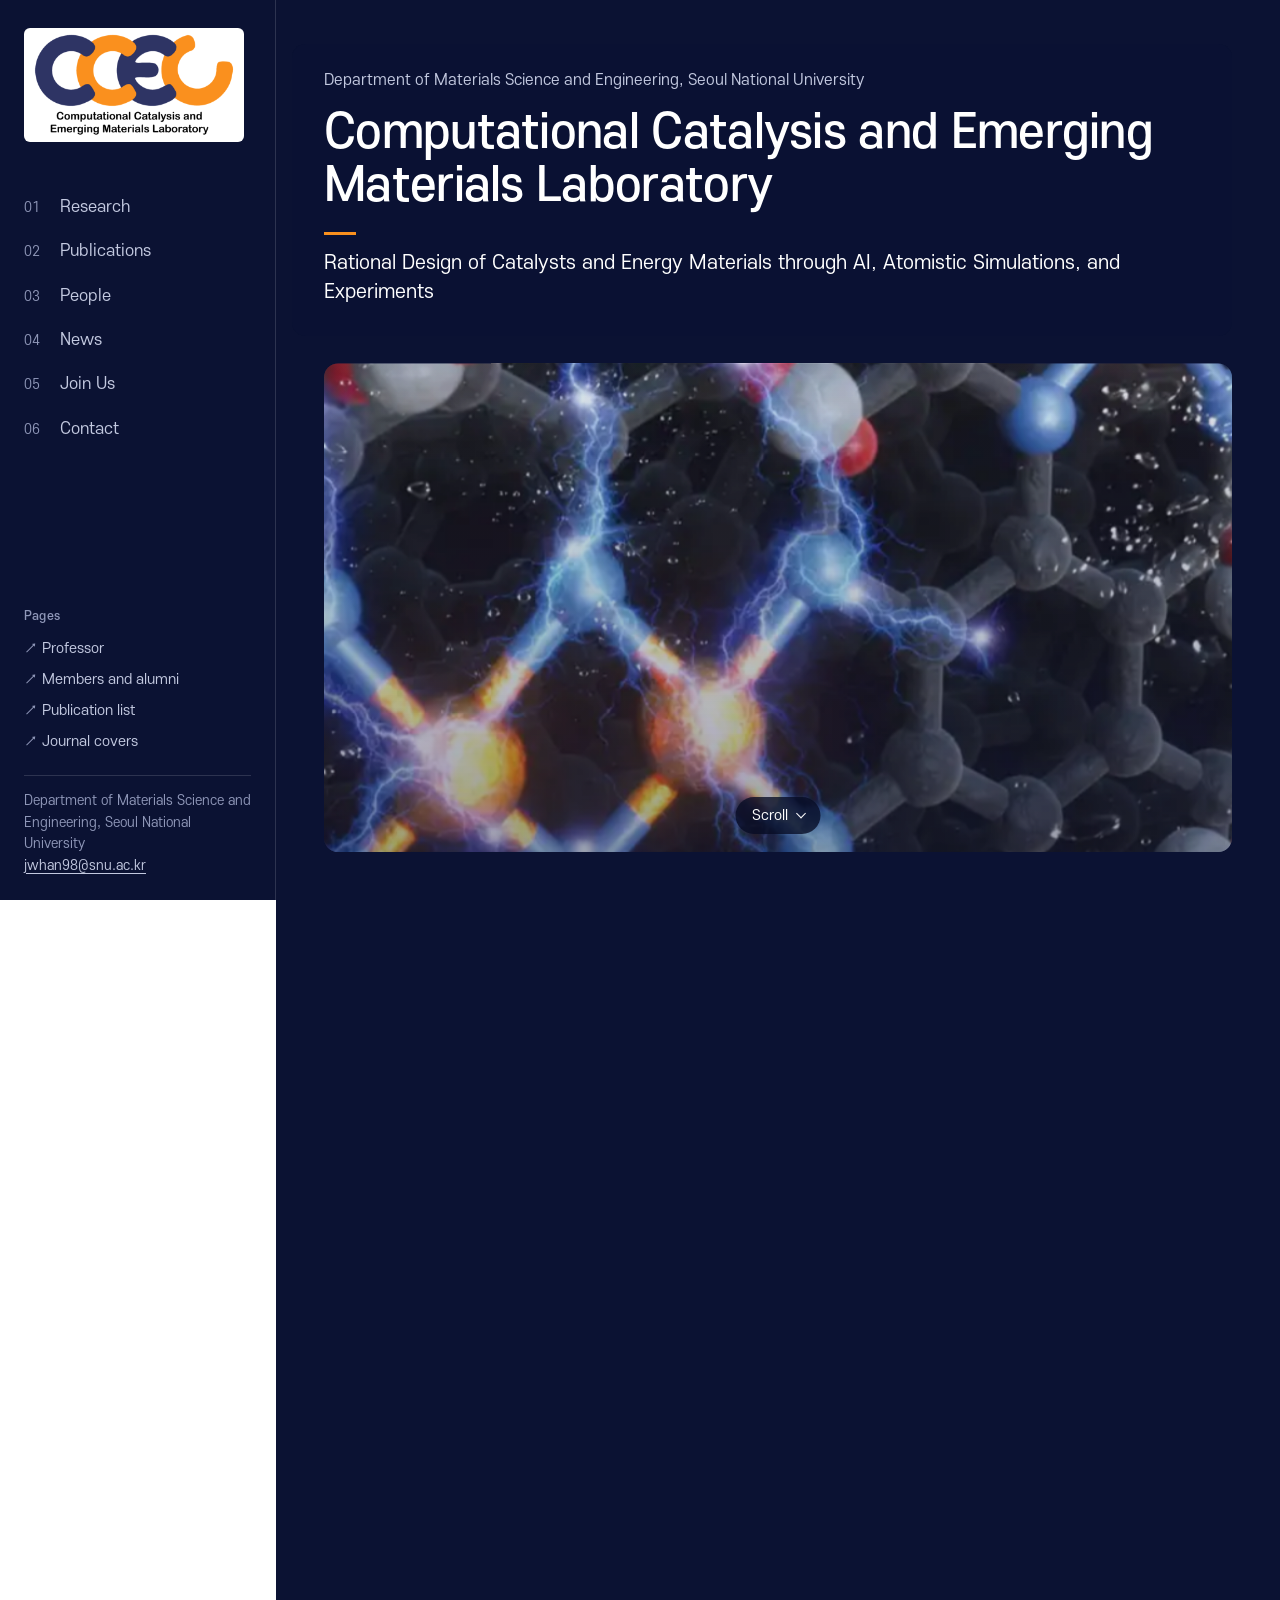
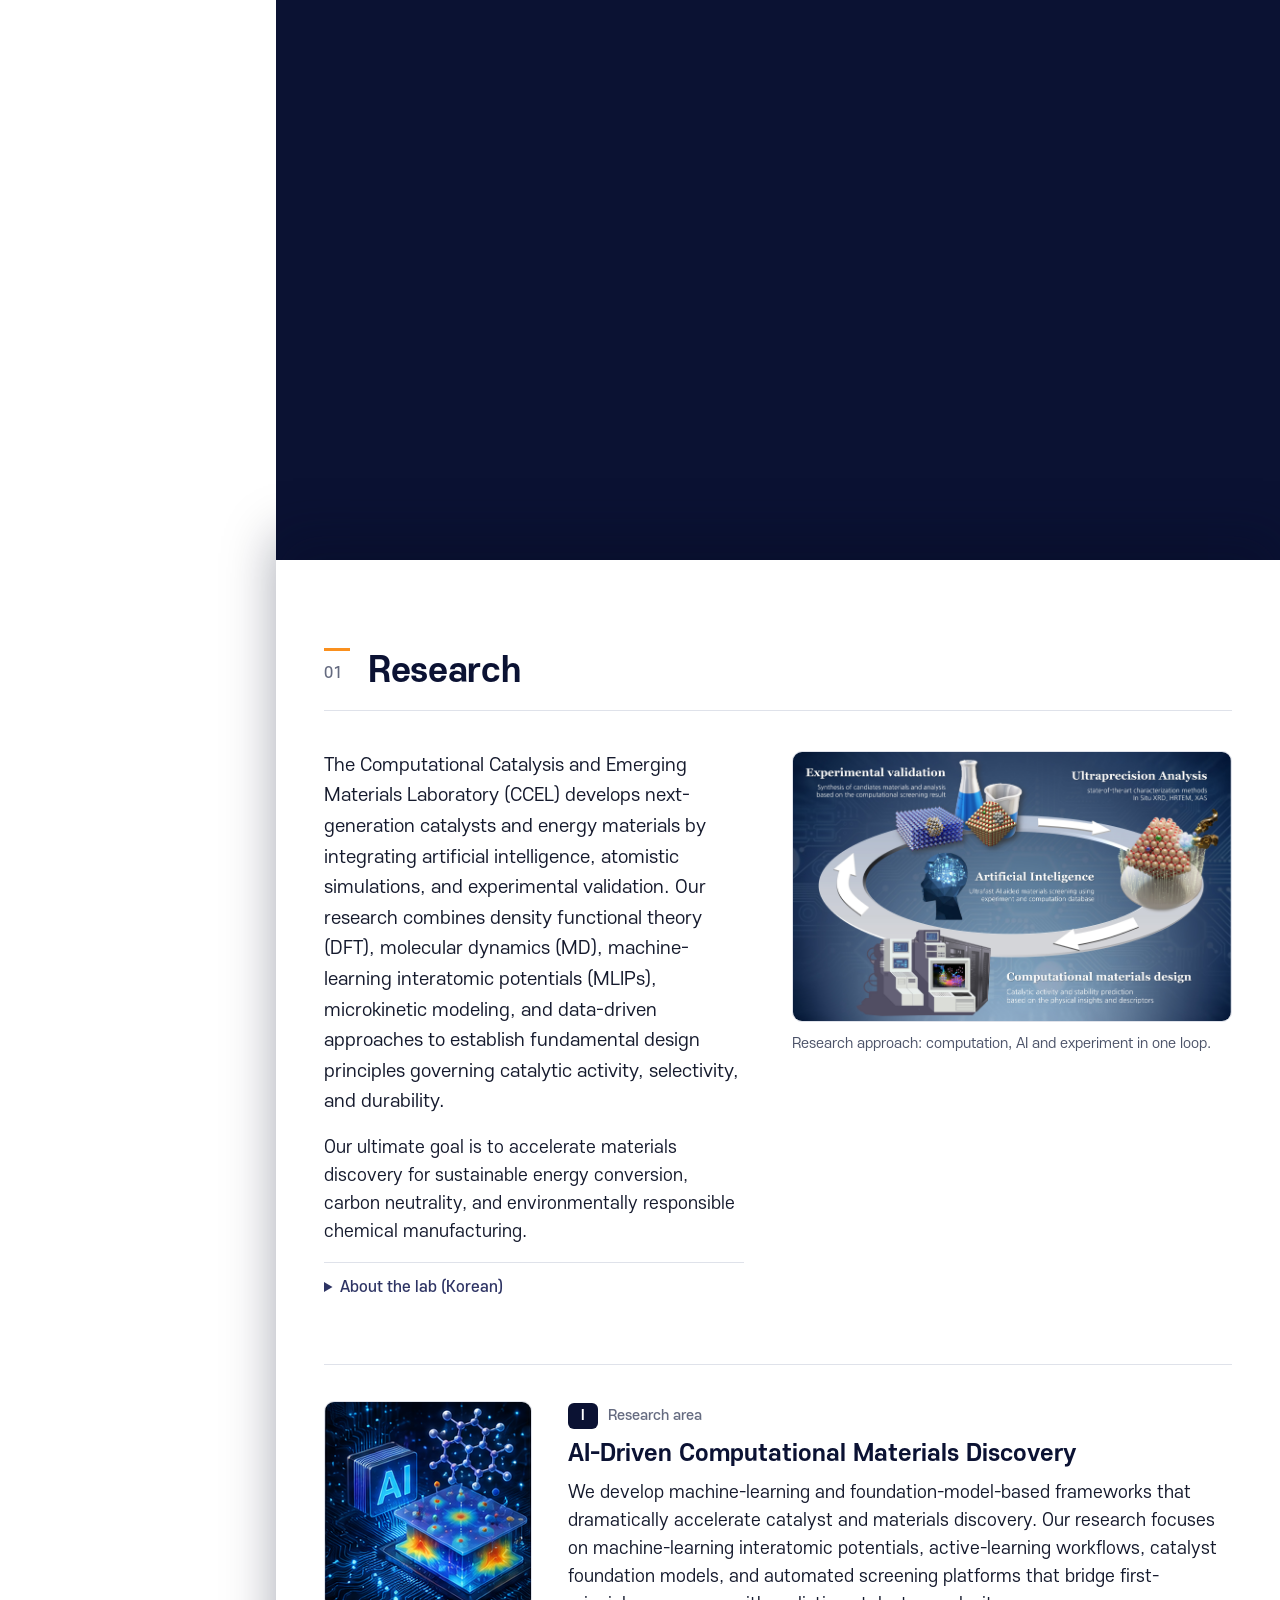
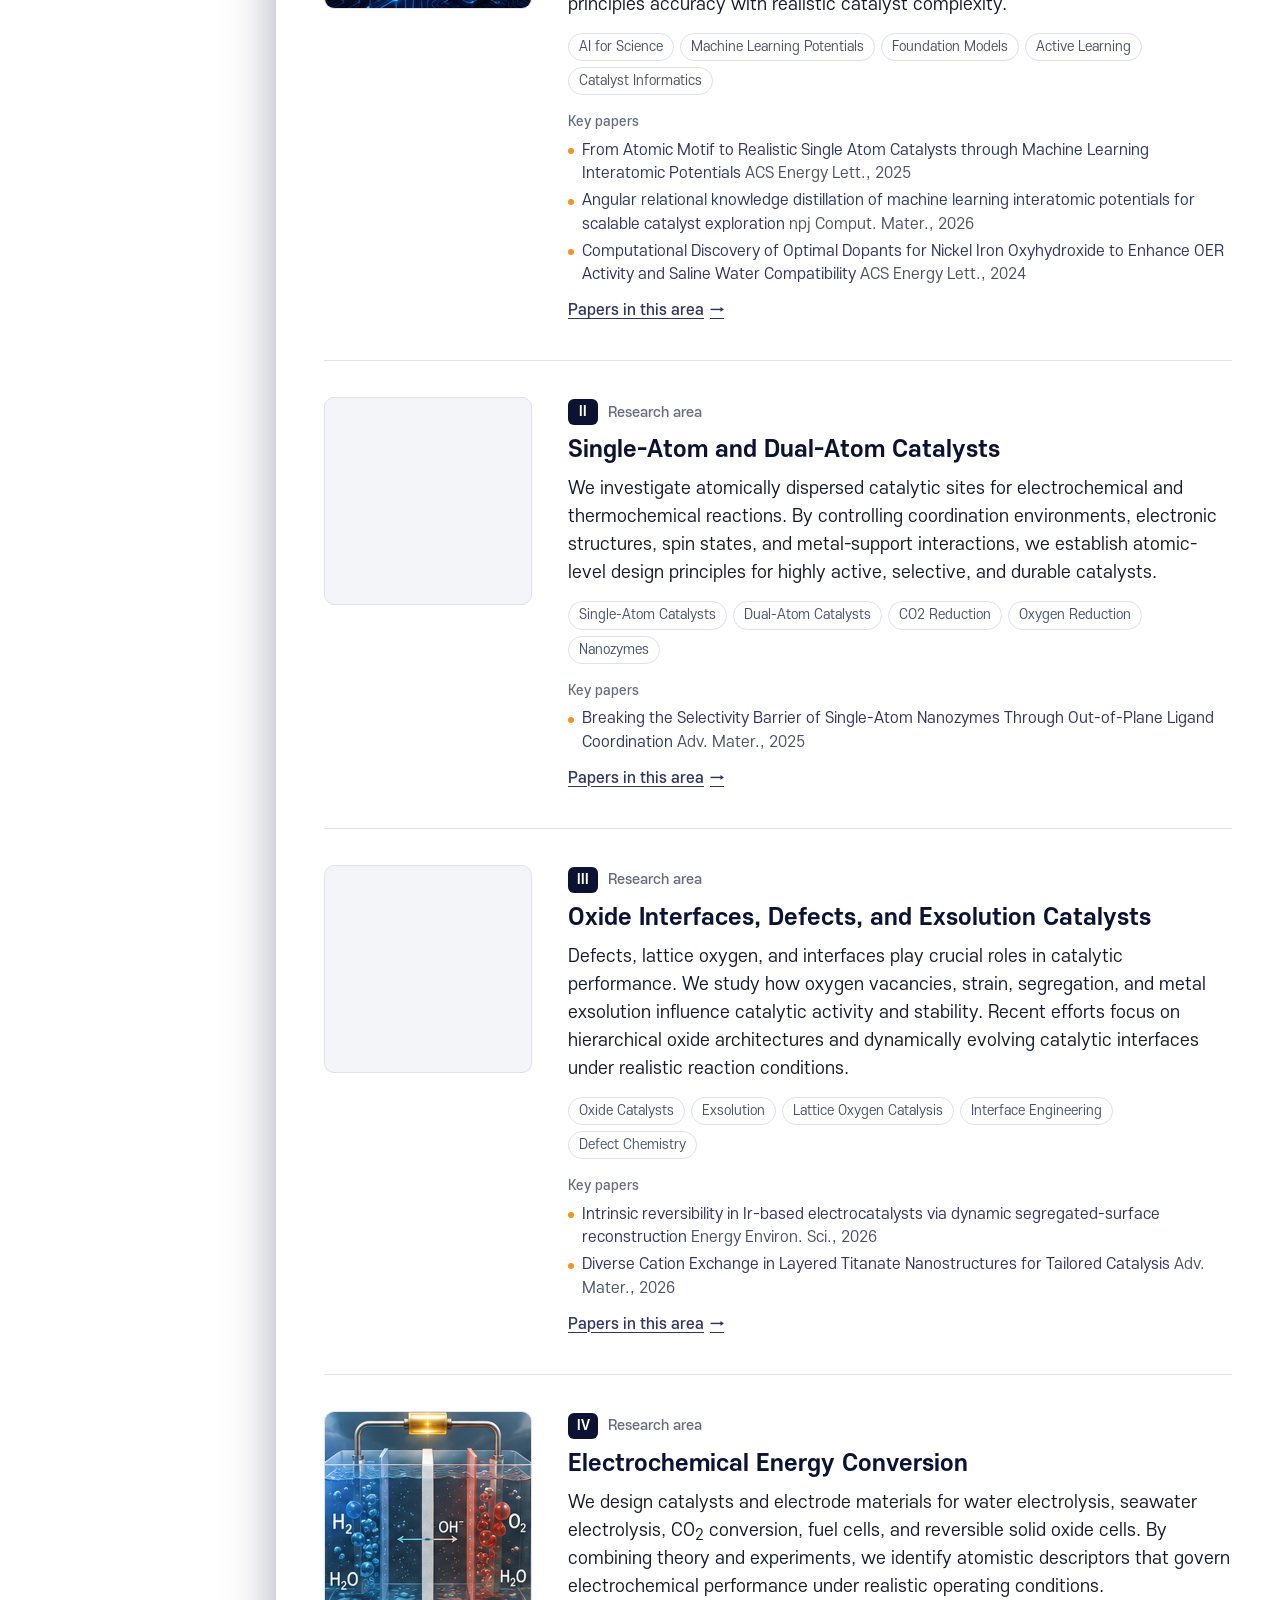
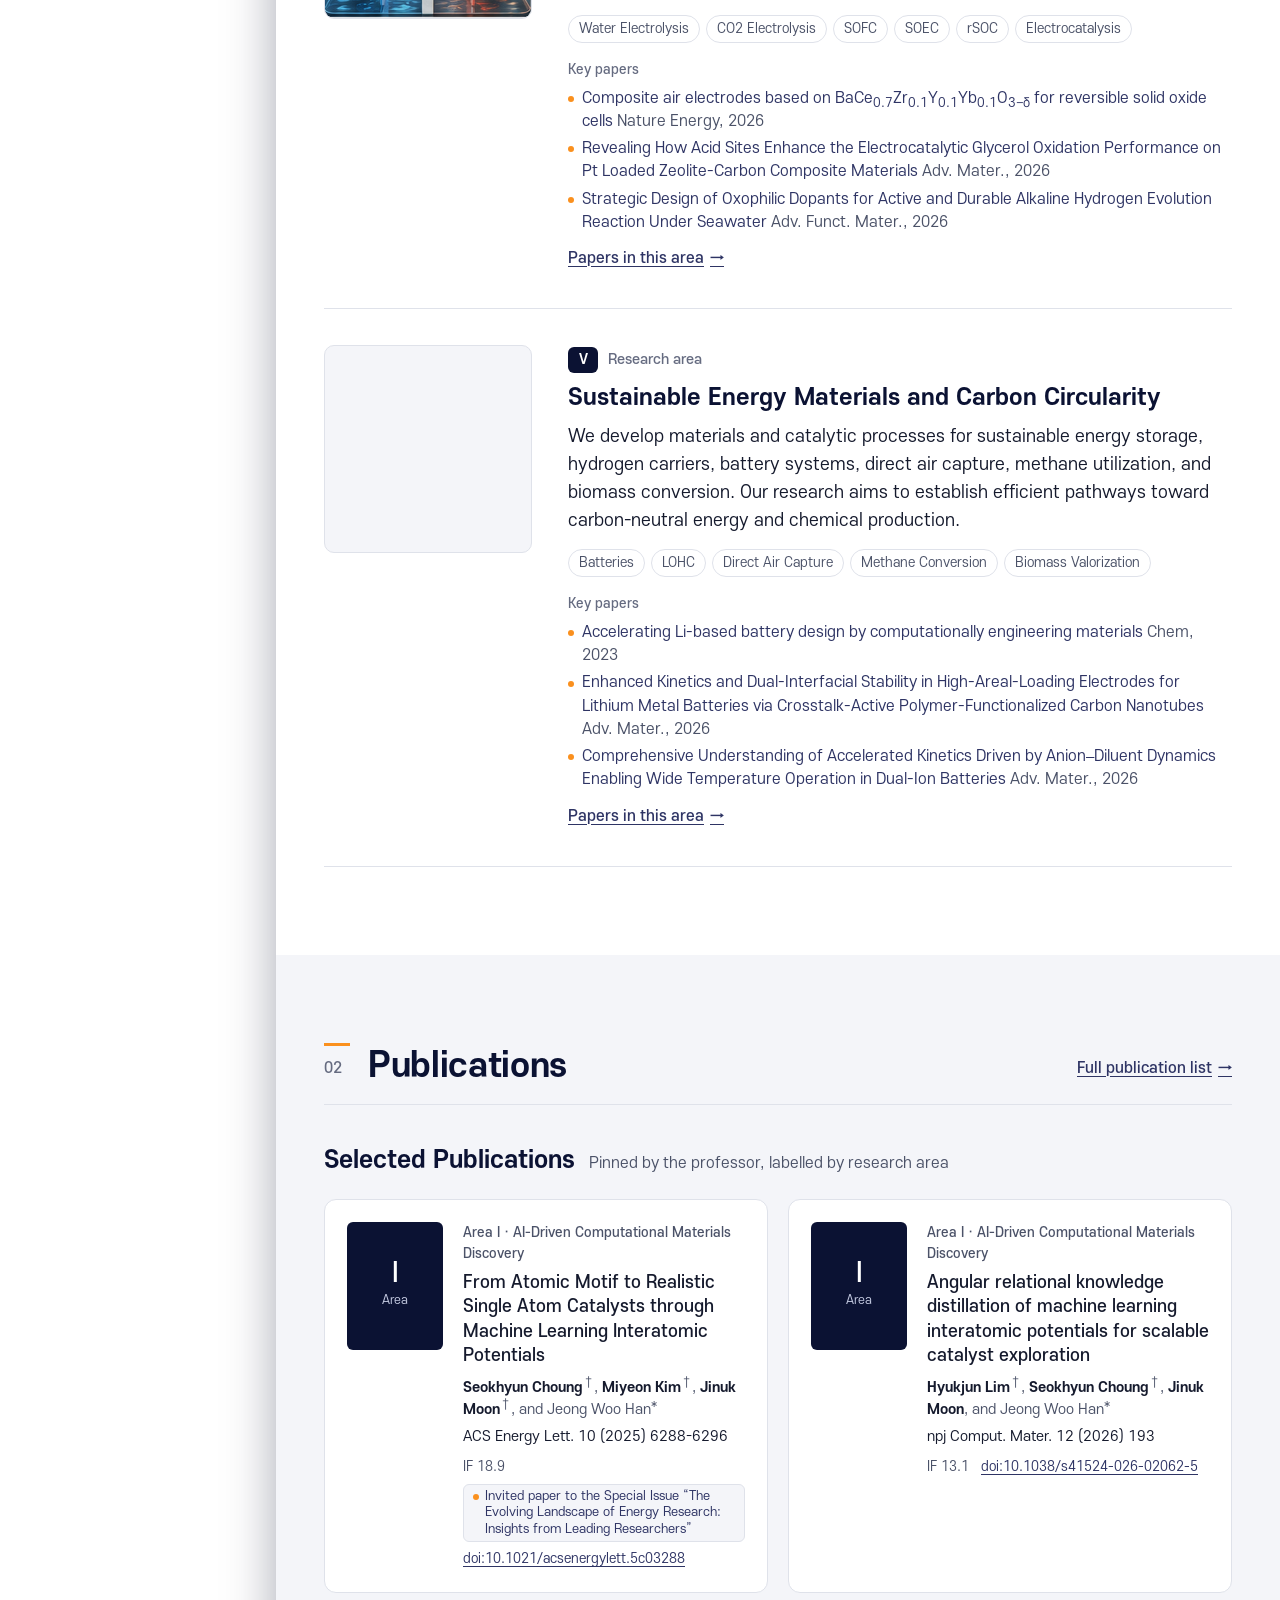
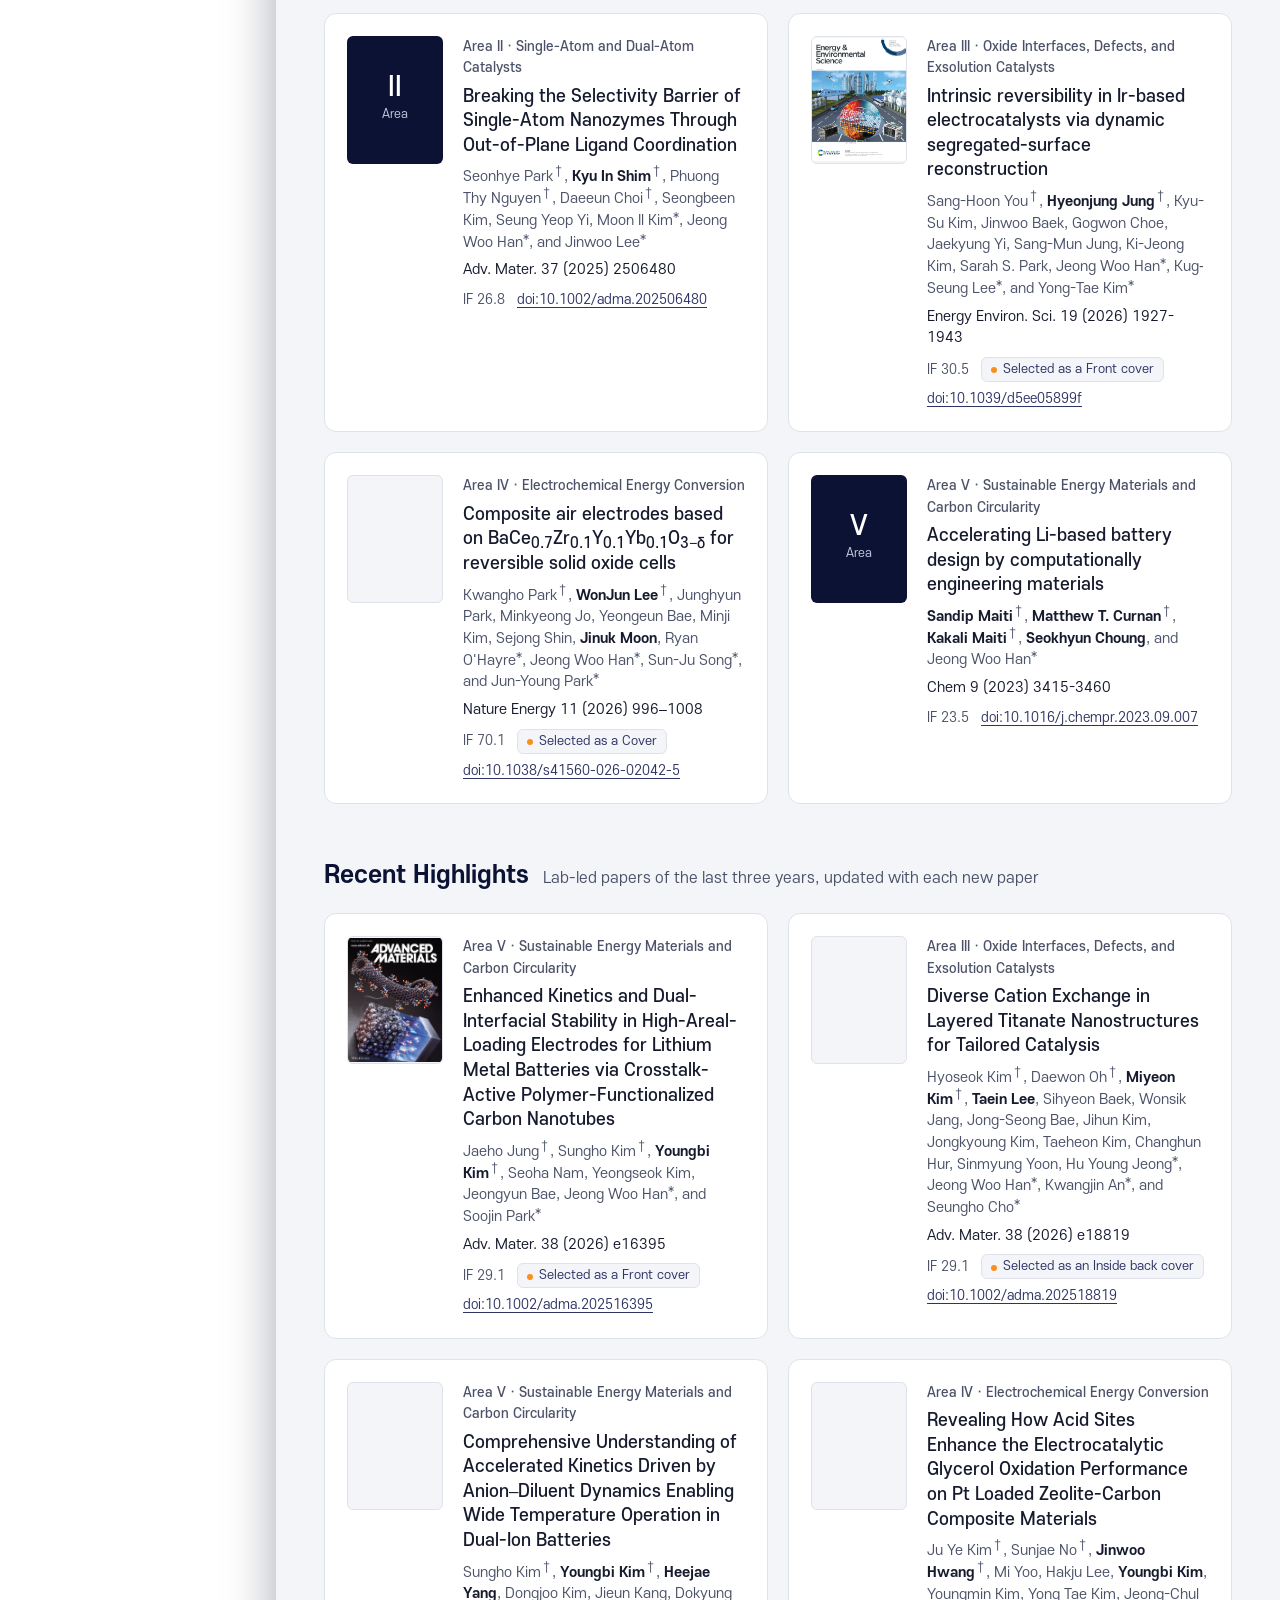
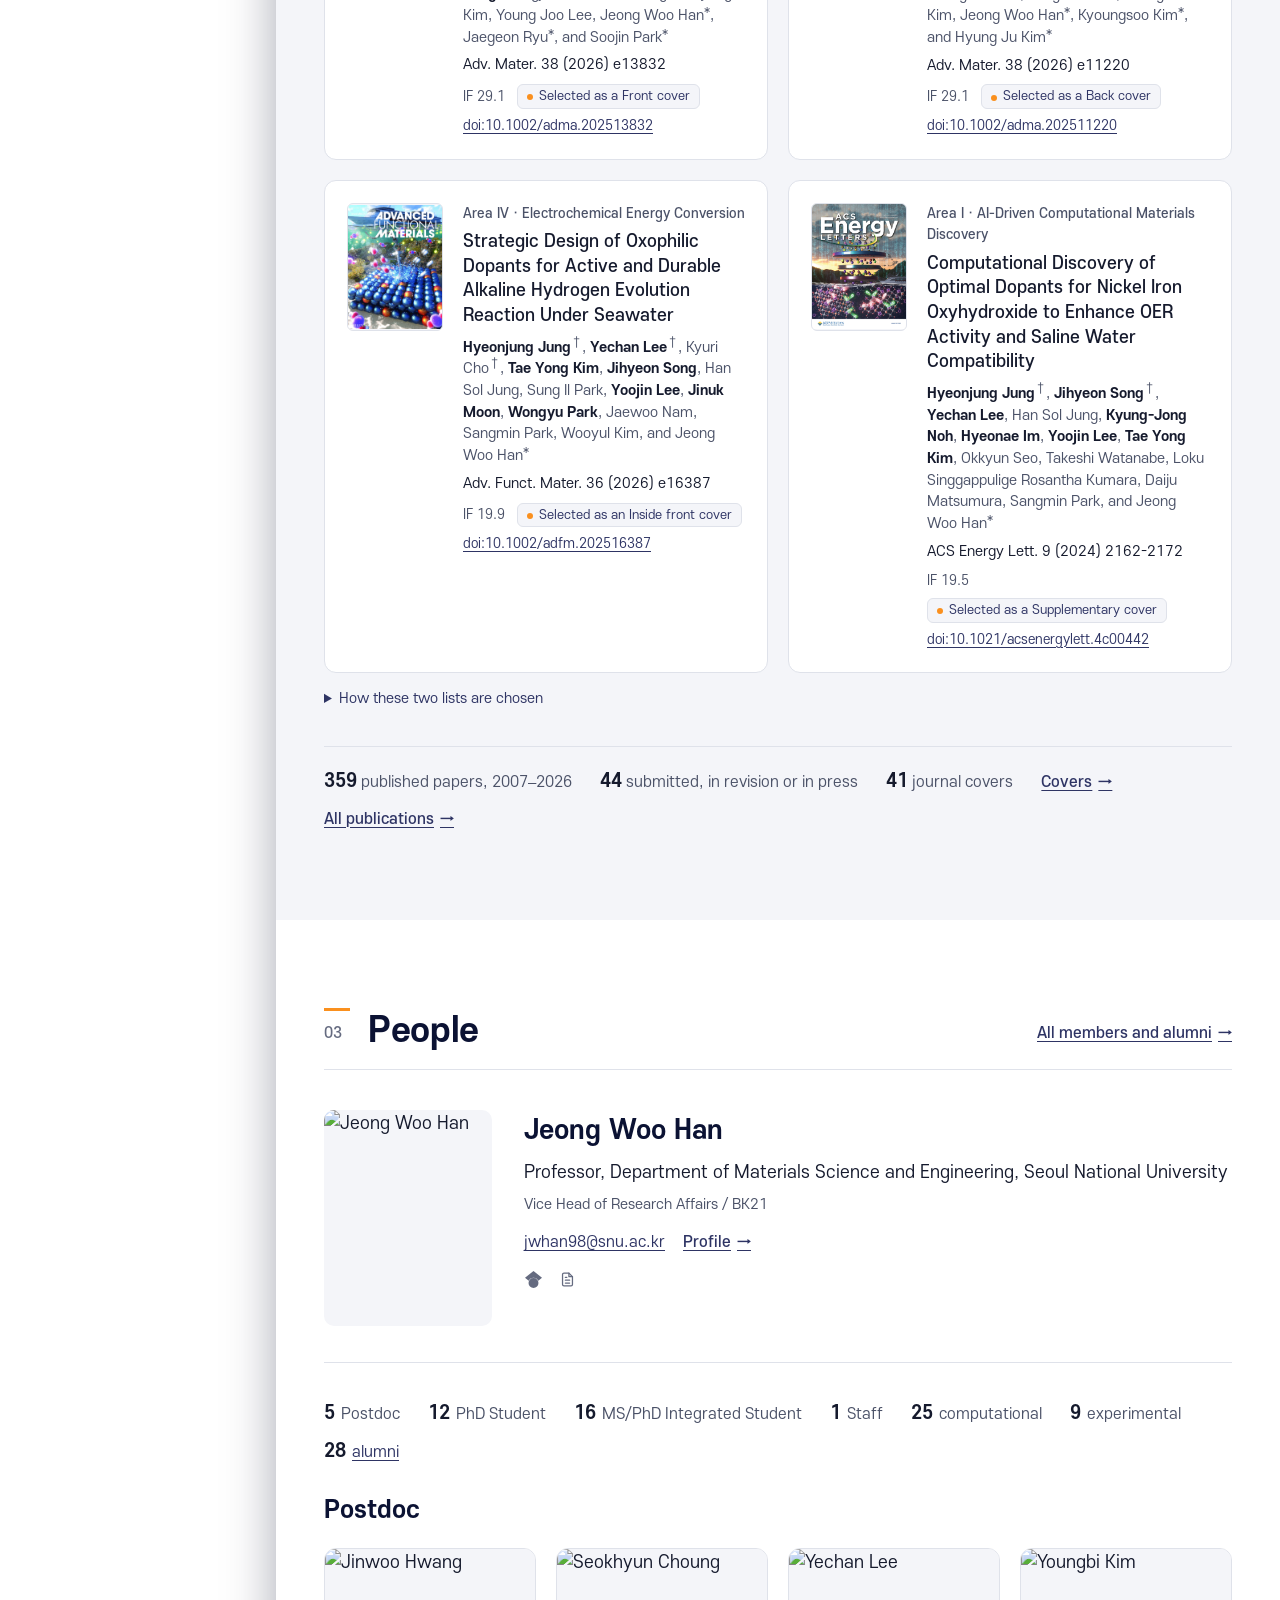
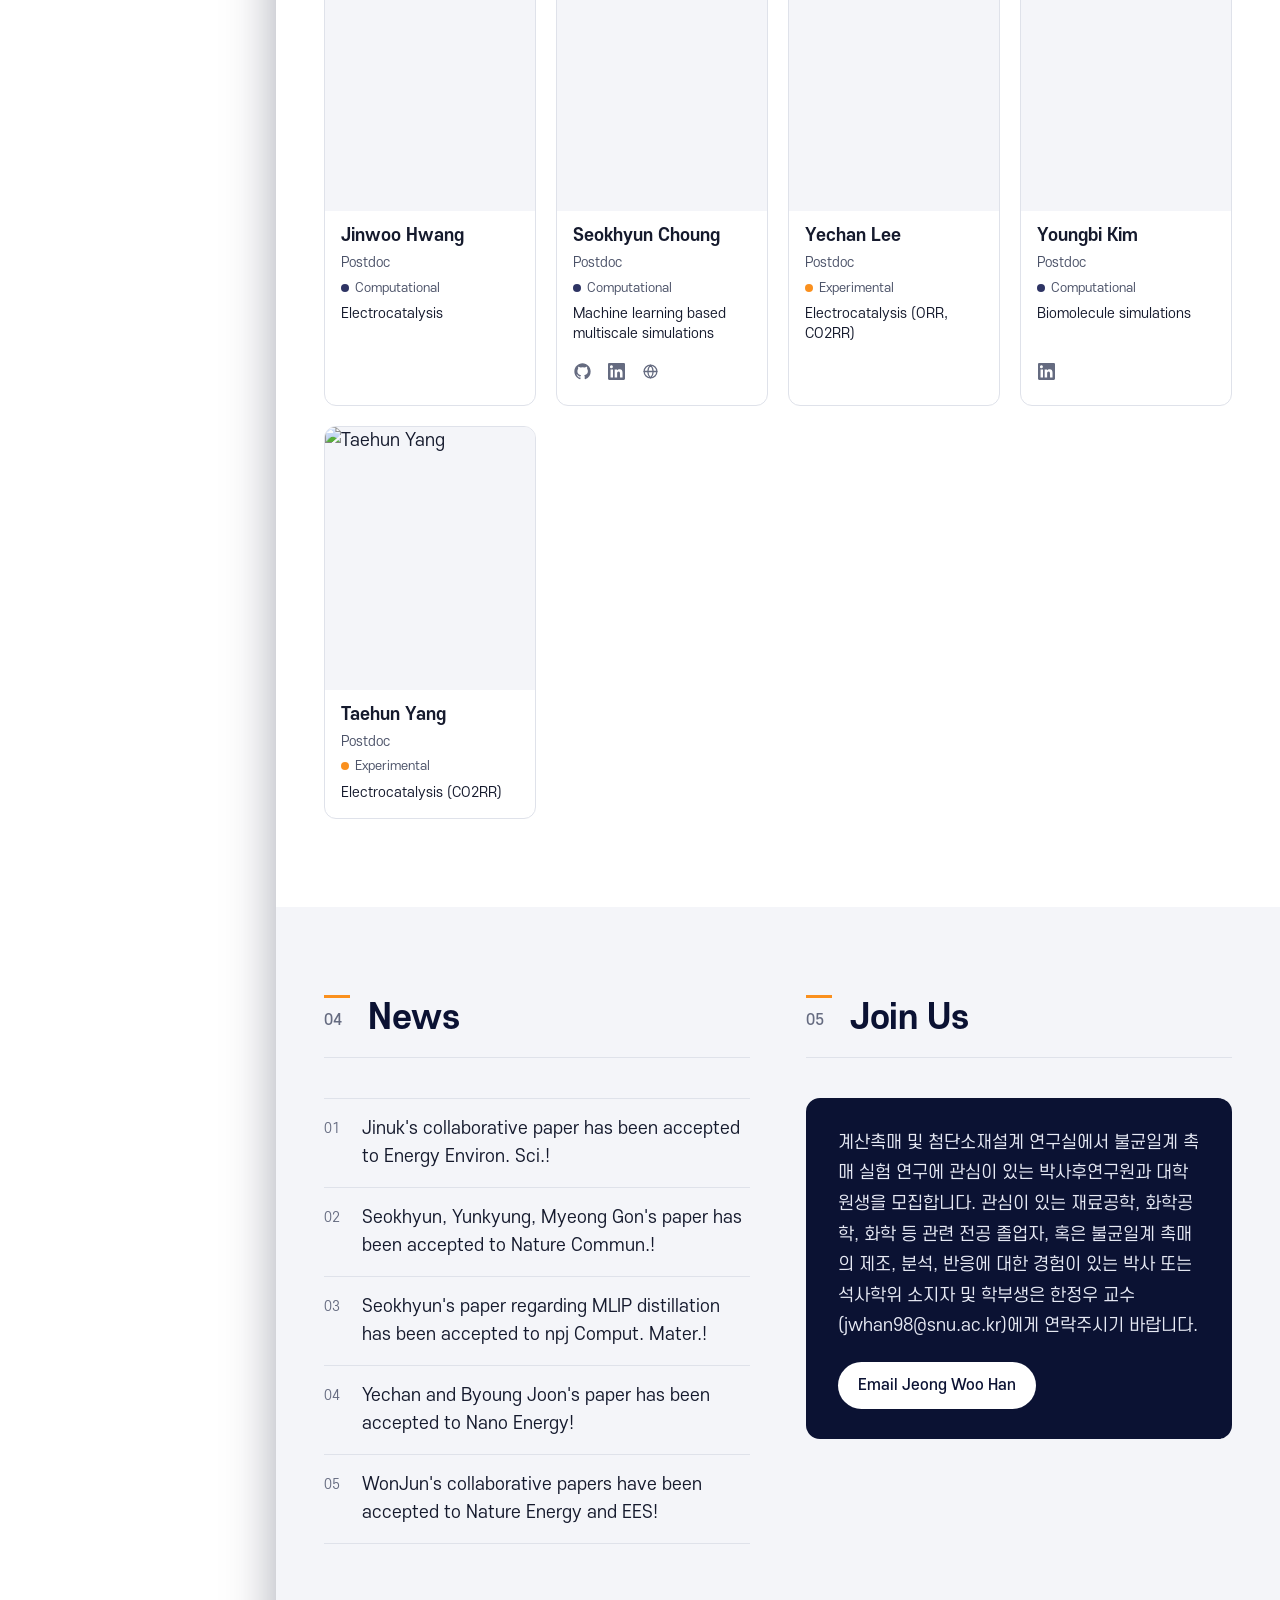
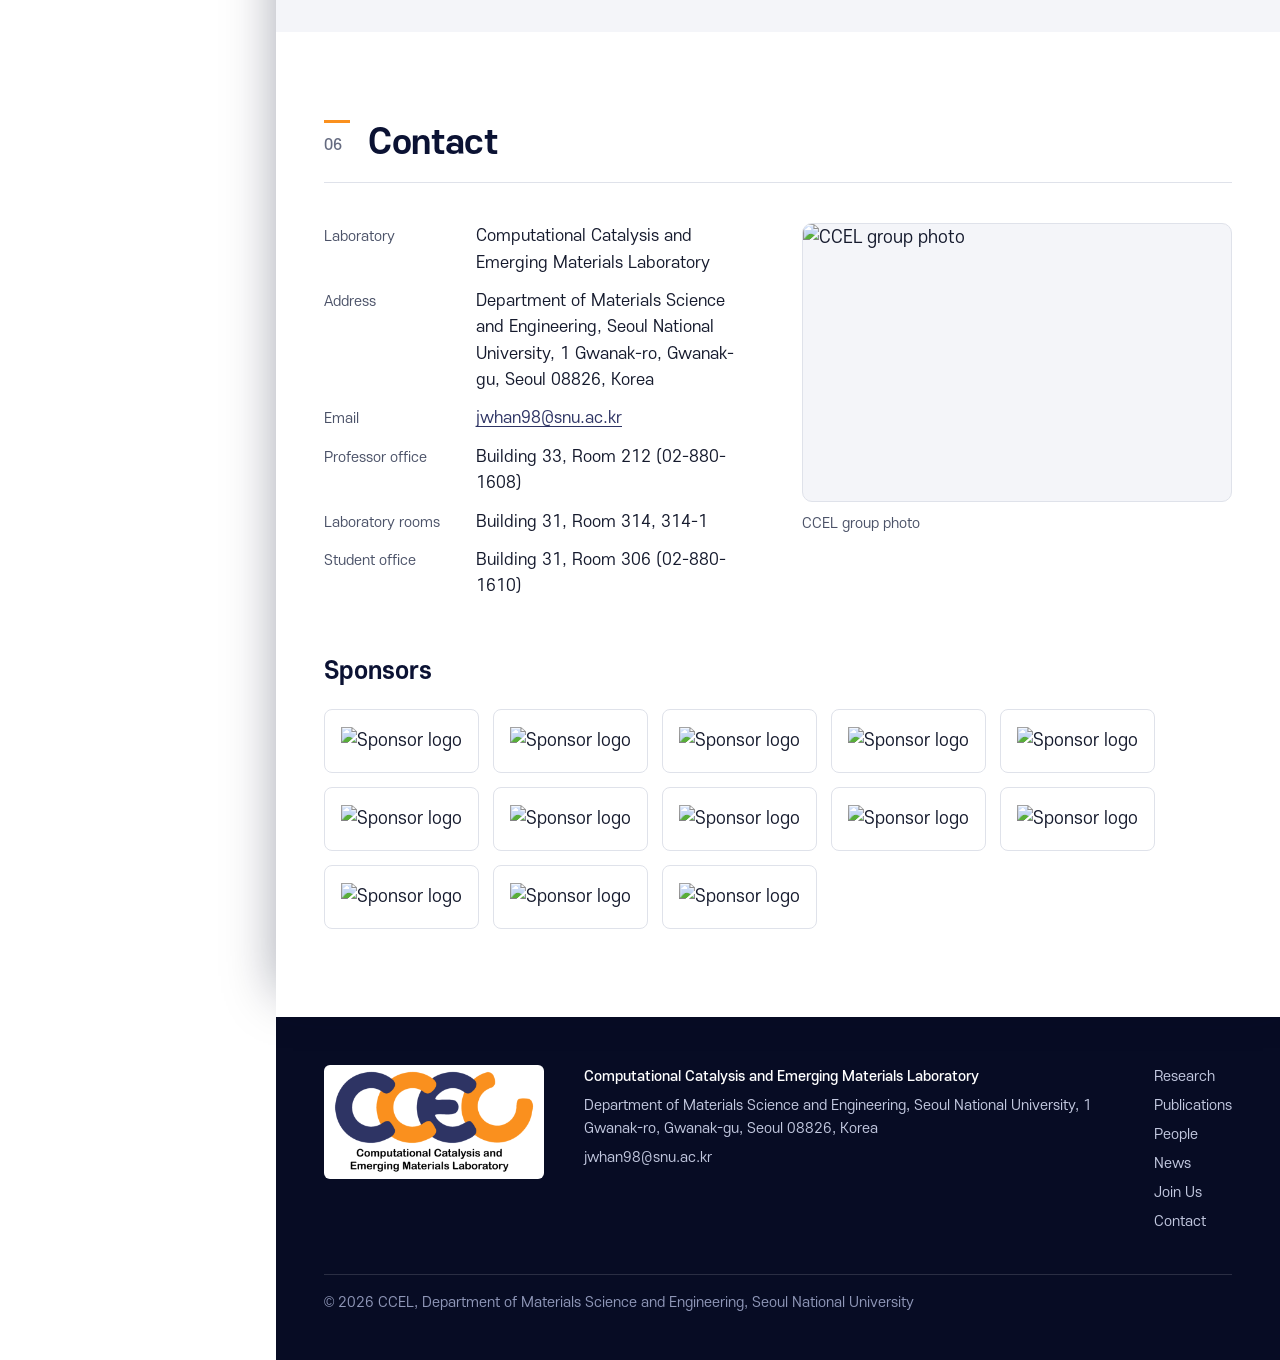
==== index.html @ 58965d5d "CCEL homepage redesign preview: ccel-s3 Claude-Session: https://claude.ai/code/session_01SNpB6kkZCcR" ====
<!doctype html>
<html lang="en" class="no-js">
<head>
<meta name="robots" content="noindex, nofollow">
<meta charset="utf-8">
<meta name="viewport" content="width=device-width, initial-scale=1">
<title>CCEL</title>
<meta name="theme-color" content="#0b1233">
<link rel="preload" href="_shared/scroll/manifest.json" as="fetch" crossorigin="anonymous">
<link rel="stylesheet" href="_shared/brand/brand.css">
<link rel="stylesheet" href="css/site.css">
<script>document.documentElement.className = 'js';</script>
<script src="_shared/content.js" defer></script>
<script src="js/common.js" defer></script>
<script src="js/home.js" defer></script>
<script src="js/stage.js" defer></script>
</head>
<body>
<a class="skip" href="#research">Skip to content</a>
<div class="rail" id="site-menu"></div>

<div class="shell">
<main id="main">
  <!-- Scroll stage: a framed window opens to full bleed while the hero sequence scrubs.
       All text here is DOM text from window.CCEL; the frames carry no information. -->
  <section class="stage" data-stage aria-labelledby="lab-name">
    <div class="stage-pin">
      <div class="stage-window" aria-hidden="true">
        <div class="stage-media">
          <img class="stage-poster" alt="" decoding="async" fetchpriority="high">
          <canvas class="stage-canvas"></canvas>
        </div>
        <div class="stage-tint"></div>
      </div>
      <div class="stage-inner">
        <div data-topbar></div>
        <div class="stage-card">
          <p class="eyebrow" data-f="affiliation"></p>
          <h1 id="lab-name" data-f="name"></h1>
          <p class="identity" data-f="headline"></p>
        </div>
        <div class="stage-frame"><span class="stage-cue">Scroll</span></div>
      </div>
    </div>
  </section>

  <div class="sheet">
    <section class="sec" id="research" aria-labelledby="h-research">
      <div class="wrap">
        <header class="sec-head"><span class="sec-num">01</span><h2 id="h-research">Research</h2></header>
        <div class="research-intro">
          <div data-r="intro"></div>
          <figure class="figure" data-r="figure"></figure>
        </div>
        <ol class="areas" data-r="areas"></ol>
      </div>
    </section>

    <section class="sec alt" id="publications" aria-labelledby="h-pubs">
      <div class="wrap">
        <header class="sec-head"><span class="sec-num">02</span><h2 id="h-pubs">Publications</h2>
          <a class="sec-link more" href="publications.html">Full publication list</a></header>
        <div class="sub-head"><h3>Selected Publications</h3><p>Pinned by the professor, labelled by research area</p></div>
        <ol class="papers" data-p="pins"></ol>
        <div class="sub-head" style="margin-top:56px"><h3>Recent Highlights</h3><p>Lab-led papers of the last three years, updated with each new paper</p></div>
        <ol class="papers" data-p="highlights"></ol>
        <details class="rules"><summary>How these two lists are chosen</summary><p data-p="rules"></p></details>
        <div class="pub-facts" data-p="facts"></div>
      </div>
    </section>

    <section class="sec" id="people" aria-labelledby="h-people">
      <div class="wrap">
        <header class="sec-head"><span class="sec-num">03</span><h2 id="h-people">People</h2>
          <a class="sec-link more" href="members.html">All members and alumni</a></header>
        <div class="prof" data-m="prof"></div>
        <ul class="counts" data-m="counts"></ul>
        <div class="sub-head"><h3 data-m="preview-title"></h3></div>
        <ul class="people" data-m="preview"></ul>
      </div>
    </section>

    <div class="sec alt">
      <div class="wrap two">
        <section id="news" aria-labelledby="h-news">
          <header class="sec-head"><span class="sec-num">04</span><h2 id="h-news">News</h2></header>
          <ol class="news" data-n="news"></ol>
        </section>
        <section id="join" aria-labelledby="h-join">
          <header class="sec-head"><span class="sec-num">05</span><h2 id="h-join">Join Us</h2></header>
          <div class="join-box" data-n="join"></div>
        </section>
      </div>
    </div>

    <section class="sec" id="contact" aria-labelledby="h-contact">
      <div class="wrap">
        <header class="sec-head"><span class="sec-num">06</span><h2 id="h-contact">Contact</h2></header>
        <div class="contact" data-c="contact"></div>
        <div class="sub-head" style="margin-top:56px"><h3>Sponsors</h3></div>
        <ul class="sponsors" data-c="sponsors"></ul>
      </div>
    </section>
  </div>
</main>
<footer class="foot" data-foot></footer>
</div>
<noscript><p style="padding:24px;background:#fff">This page renders its content from the lab data file and needs JavaScript.</p></noscript>
</body>
</html>
---- _shared/brand/brand.css ----
/* CCEL brand layer: shared by every candidate and the final site.
   Font = S-CoreDream (에스코어 드림), the typeface the current ccel.snu.ac.kr already uses (class ks4 etc.).
   Self-hosted so the IIS site has no CDN dependency. Logo = ../img/logo2.png (data: CCEL.lab.logo), used as-is. */
@font-face { font-family: 'S-CoreDream'; font-weight: 300; font-style: normal; font-display: swap;
  src: url('fonts/S-CoreDream-3Light.woff') format('woff'); }
@font-face { font-family: 'S-CoreDream'; font-weight: 400; font-style: normal; font-display: swap;
  src: url('fonts/S-CoreDream-4Regular.woff') format('woff'); }
@font-face { font-family: 'S-CoreDream'; font-weight: 500; font-style: normal; font-display: swap;
  src: url('fonts/S-CoreDream-5Medium.woff') format('woff'); }
@font-face { font-family: 'S-CoreDream'; font-weight: 700; font-style: normal; font-display: swap;
  src: url('fonts/S-CoreDream-6Bold.woff') format('woff'); }
:root { --ccel-font: 'S-CoreDream', 'Noto Sans KR', 'Apple SD Gothic Neo', 'Malgun Gothic', sans-serif; }

/* Official logo, unaltered. Put it on .ccel-logo-plate when the header background is dark. */
.ccel-logo { display: block; height: auto; width: 200px; max-width: 100%; }
.ccel-logo-plate { display: inline-block; background: #fff; border-radius: 6px; padding: 6px 10px; line-height: 0; }
@media (max-width: 768px) { .ccel-logo { width: 160px; } }
---- css/site.css ----
/* S3 "Cinematic": deep-navy stage and rail, light reading area.
   One typeface (S-CoreDream from _shared/brand/brand.css); hierarchy from size, weight and colour.
   Logo colours: navy #2e3464, orange #fa901e. Orange is used for rules and markers, never for small text. */

:root {
  --navy-950: #070c24;
  --navy-900: #0b1233;
  --navy-800: #151d47;
  --navy-700: #2e3464;
  --orange: #fa901e;
  --orange-ink: #b85c08;  /* logo orange darkened for icon hover: 6.2:1 on white */
  --ink: #151a2d;
  --muted: #4b5268;
  --faint: #656b80;
  --line: #dfe2ea;
  --paper: #ffffff;
  --paper-2: #f4f5f9;
  --on-dark: #ffffff;
  --on-dark-2: #c3c9e0;
  --on-dark-3: #8f97b8;
  --on-dark-line: rgba(255, 255, 255, .14);
  --rail-w: 276px;
  --pad: 48px;
  --measure: 1080px;
  --radius: 14px;
  --bar-h: 56px;
}

*, *::before, *::after { box-sizing: border-box; }
html { -webkit-text-size-adjust: 100%; }
@media (prefers-reduced-motion: no-preference) { html { scroll-behavior: smooth; } }
@media (prefers-reduced-motion: reduce) { .minibar, .minibar.is-shown, .tabs, .year-head { transition: none !important; } }
body {
  margin: 0; font-family: var(--ccel-font); font-size: 17px; line-height: 1.65;
  color: var(--ink); background: var(--paper); -webkit-font-smoothing: antialiased;
}
button, input, select { font: inherit; color: inherit; }
img { max-width: 100%; height: auto; }
a { color: var(--navy-700); text-underline-offset: 3px; text-decoration-thickness: 1px; }
a:hover { color: var(--navy-900); }
sub, sup { line-height: 0; }
h1, h2, h3, h4 { font-weight: 700; margin: 0; }
a:focus-visible, button:focus-visible, input:focus-visible, select:focus-visible, summary:focus-visible, [tabindex]:focus-visible {
  outline: 3px solid var(--orange); outline-offset: 2px; border-radius: 4px;
}
.skip { position: absolute; left: -9999px; top: 8px; z-index: 100; background: #fff; color: var(--navy-900); padding: 8px 14px; border-radius: 6px; }
.skip:focus { left: 8px; }
.visually-hidden { position: absolute !important; width: 1px; height: 1px; overflow: hidden; clip: rect(0 0 0 0); white-space: nowrap; }
[hidden] { display: none !important; }

/* ---------- rail (desktop) / menu overlay (narrow) ---------- */
.rail {
  position: fixed; inset: 0 auto 0 0; width: var(--rail-w); z-index: 40;
  display: flex; flex-direction: column; padding: 28px 24px 24px;
  background: var(--navy-900); color: var(--on-dark); border-right: 1px solid var(--on-dark-line);
  overflow-y: auto;
}
.rail .ccel-logo-plate { align-self: flex-start; }
.rail-nav { margin-top: 44px; }
.rail-nav ol, .rail-pages ul { list-style: none; margin: 0; padding: 0; }
.rail-nav a {
  display: flex; gap: 14px; align-items: baseline; padding: 8px 12px; margin: 0 -12px 2px;
  color: var(--on-dark-2); text-decoration: none; font-size: 16px; border-radius: 6px;
  transition: background-color .15s, color .15s;
}
.rail-nav .n { font-size: 13px; color: var(--on-dark-3); min-width: 22px; font-variant-numeric: tabular-nums; }
.rail-nav a:hover { color: #fff; background: rgba(255, 255, 255, .06); }
.rail-nav a[aria-current] { color: #fff; background: rgba(255, 255, 255, .09); box-shadow: inset 3px 0 0 var(--orange); }
.rail-nav a[aria-current] .n { color: #fff; }
.rail-pages { margin-top: auto; padding-top: 28px; }
.rail-pages h2 { font-size: 12px; font-weight: 500; color: var(--on-dark-3); margin-bottom: 6px; letter-spacing: .02em; }
.rail-pages a { display: block; padding: 4px 0; color: var(--on-dark-2); text-decoration: none; font-size: 14px; }
.rail-pages a:hover { color: #fff; text-decoration: underline; }
.rail-pages a::before { content: "\2197"; display: inline-block; width: 18px; color: var(--on-dark-3); }
.rail-mail { margin: 18px 0 0; font-size: 13px; color: var(--on-dark-3); border-top: 1px solid var(--on-dark-line); padding-top: 14px; overflow-wrap: anywhere; }
.rail-mail a { color: var(--on-dark-2); }
.rail-close { display: none; }

.shell { margin-left: var(--rail-w); }

.topbar, .menu-btn, .minibar { display: none; }

@media (max-width: 1099px) {
  .shell { margin-left: 0; }
  .rail { display: none; }
  .rail.is-open { display: flex; inset: 0; width: auto; z-index: 80; padding: 18px 22px 24px; border: 0; }
  .rail.is-open .rail-nav { margin-top: 28px; }
  .rail.is-open .rail-nav a { font-size: 22px; padding: 10px 12px; }
  .rail-close {
    display: inline-flex; position: absolute; top: 18px; right: 18px; align-items: center; gap: 8px;
    background: transparent; border: 1px solid var(--on-dark-line); color: #fff; border-radius: 999px; padding: 8px 16px; cursor: pointer; font-size: 15px;
  }
  .topbar { display: flex; align-items: center; justify-content: space-between; padding: 16px 20px; }
  .topbar .ccel-logo-plate { flex: none; }
  .menu-btn {
    display: inline-flex; align-items: center; gap: 8px; flex: none;
    background: var(--navy-900); color: #fff; border: 1px solid rgba(255, 255, 255, .35); border-radius: 999px;
    padding: 9px 16px; font-size: 15px; line-height: 1.2; cursor: pointer;
  }
  .menu-btn:hover { border-color: #fff; }
  .menu-btn .bars { width: 16px; height: 10px; border-top: 2px solid #fff; border-bottom: 2px solid #fff; position: relative; }
  .menu-btn .bars::after { content: ""; position: absolute; left: 0; right: 0; top: 2px; border-top: 2px solid #fff; }
  .minibar {
    display: flex; position: fixed; top: 0; left: 0; right: 0; z-index: 65; height: var(--bar-h);
    align-items: center; justify-content: space-between; gap: 12px; padding: 0 12px 0 20px;
    background: var(--navy-900); color: #fff; border-bottom: 1px solid var(--on-dark-line);
    box-shadow: 0 6px 18px rgba(7, 12, 36, .18);
    transform: translateY(-100%); visibility: hidden; transition: transform .22s ease, visibility 0s linear .22s;
  }
  .minibar.is-shown { transform: none; visibility: visible; transition: transform .22s ease, visibility 0s; }
  .minibar-label { display: flex; gap: 10px; align-items: baseline; font-size: 15px; color: #fff; min-width: 0; white-space: nowrap; overflow: hidden; text-overflow: ellipsis; }
  .minibar-label .n { font-size: 13px; color: var(--on-dark-3); }
  .minibar .menu-btn { padding: 7px 14px; }
  /* sticky tabs and year headings step down while the bar is shown */
  .tabs, .year-head { transition: top .22s ease; }
  body.bar-shown .tabs { top: var(--bar-h); }
  body.bar-shown .year-head { top: calc(56px + var(--bar-h)); }
}
body.menu-open { overflow: hidden; }
@media (min-width: 1100px) and (max-height: 760px) {
  .rail-nav { margin-top: 28px; }
  .rail-mail { display: none; }
}

/* ---------- scroll stage (landing only) ---------- */
.stage { position: relative; background: var(--navy-900); color: var(--on-dark); }
html.js .stage { height: 280vh; }
.stage-pin { position: sticky; top: 0; height: 100vh; height: 100svh; overflow: hidden; }
.stage-window {
  position: absolute; inset: 0; background: var(--navy-800);
  clip-path: inset(46% var(--pad) var(--pad) var(--pad) round var(--radius));
}
.stage-media { position: absolute; inset: 0; transform-origin: 50% 70%; will-change: transform; }
.stage-poster, .stage-canvas { position: absolute; inset: 0; width: 100%; height: 100%; display: block; }
.stage-poster { object-fit: cover; }
.stage-tint {
  position: absolute; inset: 0; pointer-events: none;
  background: linear-gradient(180deg, rgba(11, 18, 51, .40) 0%, rgba(11, 18, 51, .12) 45%, rgba(11, 18, 51, .42) 100%);
}
.stage-inner {
  position: relative; z-index: 2; height: 100%; max-width: calc(var(--measure) + 2 * var(--pad)); margin: 0 auto;
  display: grid; grid-template-rows: auto auto minmax(150px, 1fr); padding: 44px var(--pad) var(--pad);
}
.stage-inner .topbar { padding: 0 0 16px; }
.stage-card {
  --edge: 0;
  justify-self: start; max-width: 1000px; margin: 0 0 28px -32px; padding: 24px 32px 28px;
  background: rgba(11, 18, 51, .9); border-radius: var(--radius);
  box-shadow: 0 0 0 1px rgba(255, 255, 255, calc(.14 * var(--edge)));
  -webkit-backdrop-filter: blur(6px); backdrop-filter: blur(6px);
}
.stage-card .eyebrow { margin: 0 0 14px; font-size: 15px; color: var(--on-dark-2); }
.stage-card h1 { font-size: clamp(32px, 3.6vw, 52px); line-height: 1.16; font-weight: 500; letter-spacing: -0.015em; color: #fff; }
.stage-card .identity { margin: 18px 0 0; font-size: 19px; line-height: 1.55; color: #fff; max-width: 52em; }
.stage-card .identity::before { content: ""; display: block; width: 32px; height: 3px; background: var(--orange); margin-bottom: 14px; }
.stage-frame { position: relative; min-height: 0; }
.stage-cue {
  position: absolute; left: 50%; bottom: 18px; transform: translateX(-50%);
  display: inline-flex; align-items: center; gap: 10px; padding: 7px 16px; border-radius: 999px;
  background: rgba(7, 12, 36, .78); color: #fff; font-size: 14px; white-space: nowrap;
}
.stage-cue::after { content: ""; width: 7px; height: 7px; border-right: 1.5px solid #fff; border-bottom: 1.5px solid #fff; transform: translateY(-2px) rotate(45deg); }

/* still mode: reduced motion or no frames. The stage is one screen with the framed poster. */
.stage.is-still { height: auto !important; }
.stage.is-still .stage-pin { position: relative; height: auto; min-height: 100vh; min-height: 100svh; }
.stage.is-still .stage-inner { min-height: 100vh; min-height: 100svh; }
.stage.is-still .stage-cue { display: none; }
@media (prefers-reduced-motion: reduce) {
  html.js .stage { height: auto; }
  .stage-pin { position: relative; height: auto; min-height: 100vh; min-height: 100svh; }
  .stage-inner { min-height: 100vh; min-height: 100svh; }
  .stage-cue { display: none; }
}

/* the light sheet slides over the end of the pinned stage */
.sheet { position: relative; z-index: 3; background: var(--paper); }
html.js .stage:not(.is-still) + .sheet { margin-top: -40vh; box-shadow: 0 -24px 48px rgba(7, 12, 36, .35); }
@media (prefers-reduced-motion: reduce) { html.js .stage + .sheet { margin-top: 0; box-shadow: none; } }

/* ---------- sections ---------- */
.sec { padding: 88px var(--pad); scroll-margin-top: 0; }
.sec.alt { background: var(--paper-2); }
.wrap { max-width: var(--measure); margin: 0 auto; }
.sec-head { display: flex; align-items: flex-end; gap: 18px; flex-wrap: wrap; padding-bottom: 18px; margin-bottom: 40px; border-bottom: 1px solid var(--line); }
.sec-head .sec-num { font-size: 15px; font-weight: 500; color: var(--faint); font-variant-numeric: tabular-nums; padding-bottom: 6px; }
.sec-head .sec-num::before { content: ""; display: block; width: 26px; height: 3px; background: var(--orange); margin-bottom: 10px; }
.sec-head h2 { font-size: 34px; line-height: 1.2; color: var(--navy-900); letter-spacing: -0.01em; }
.sec-head .sec-link { margin-left: auto; font-size: 15px; padding-bottom: 6px; }
.sub-head { display: flex; align-items: baseline; gap: 14px; flex-wrap: wrap; margin: 0 0 22px; }
.sub-head h3, .sub-head .sub-title { font-size: 24px; line-height: 1.3; color: var(--navy-900); }
.sub-head p { margin: 0; font-size: 15px; color: var(--muted); }
.lede { font-size: 18px; line-height: 1.7; margin: 0 0 16px; }
.small { font-size: 14px; color: var(--muted); }
.more { display: inline-flex; align-items: center; gap: 6px; font-weight: 500; font-size: 15px; }
.more::after { content: "\2192"; }

/* research */
.research-intro { display: grid; grid-template-columns: minmax(0, 1fr) minmax(0, 1.05fr); gap: 48px; align-items: start; }
.research-intro p { margin: 0 0 16px; }
.figure { margin: 0; }
.figure img { display: block; width: 100%; height: auto; border-radius: 10px; border: 1px solid var(--line); background: var(--paper-2); }
.figure figcaption { font-size: 14px; color: var(--muted); margin-top: 10px; }
details.ko-about { margin-top: 8px; border-top: 1px solid var(--line); padding-top: 12px; }
details.ko-about summary { cursor: pointer; font-size: 15px; color: var(--navy-700); font-weight: 500; }
details.ko-about p { font-size: 16px; color: var(--muted); margin-top: 12px; }
.areas { list-style: none; margin: 64px 0 0; padding: 0; border-top: 1px solid var(--line); }
.area { display: grid; grid-template-columns: 208px minmax(0, 1fr); gap: 36px; padding: 36px 0; border-bottom: 1px solid var(--line); scroll-margin-top: 16px; }
.area-fig { margin: 0; }
.area-fig img { display: block; width: 208px; height: 208px; object-fit: cover; border-radius: 10px; background: var(--paper-2); border: 1px solid var(--line); }
.area-num { display: inline-flex; align-items: center; gap: 10px; font-size: 14px; font-weight: 500; color: var(--faint); margin: 0; }
.area-num b { display: inline-grid; place-items: center; min-width: 30px; height: 26px; padding: 0 6px; border-radius: 6px; background: var(--navy-900); color: #fff; font-size: 13px; font-weight: 700; }
.area h3 { font-size: 23px; line-height: 1.3; color: var(--navy-900); margin: 10px 0 10px; }
.area-sum { margin: 0 0 14px; max-width: 68ch; }
.kw { display: flex; flex-wrap: wrap; gap: 6px; list-style: none; padding: 0; margin: 0 0 16px; }
.kw li { font-size: 13px; line-height: 1.4; padding: 4px 10px; border: 1px solid var(--line); border-radius: 999px; color: var(--muted); background: var(--paper); }
.area-papers { font-size: 15px; line-height: 1.55; margin: 0; padding: 0; list-style: none; }
.area-papers li { padding-left: 14px; position: relative; margin-bottom: 4px; }
.area-papers li::before { content: ""; position: absolute; left: 0; top: .62em; width: 6px; height: 6px; border-radius: 50%; background: var(--orange); }
.area-papers a { color: var(--navy-700); text-decoration: none; }
.area-papers a:hover { text-decoration: underline; }
.area-papers .label { color: var(--muted); }
.area-papers-h { margin: 0 0 6px; font-size: 13px; font-weight: 500; color: var(--faint); }
.area-foot { margin: 10px 0 0; }

/* paper cards */
.papers { display: grid; grid-template-columns: repeat(2, minmax(0, 1fr)); gap: 20px; list-style: none; margin: 0; padding: 0; }
.paper { display: grid; grid-template-columns: 96px minmax(0, 1fr); gap: 20px; padding: 22px; background: var(--paper); border: 1px solid var(--line); border-radius: 12px; }
.paper-media { display: block; width: 96px; aspect-ratio: 3 / 4; border-radius: 6px; overflow: hidden; background: var(--paper-2); border: 1px solid var(--line); }
.paper-media img { width: 100%; height: 100%; object-fit: contain; display: block; }
.paper-tile { display: grid; align-content: center; justify-items: center; gap: 4px; width: 96px; aspect-ratio: 3 / 4; border-radius: 6px; background: var(--navy-900); color: #fff; }
.paper-tile b { font-size: 26px; font-weight: 500; line-height: 1; }
.paper-tile span { font-size: 12px; color: var(--on-dark-2); }
.paper-area { margin: 0 0 6px; font-size: 13px; color: var(--muted); font-weight: 500; }
.paper-title { font-size: 17px; line-height: 1.45; font-weight: 500; margin: 0 0 8px; color: var(--ink); }
.paper-title a { color: inherit; text-decoration: none; }
.paper-title a:hover { text-decoration: underline; }
.paper-authors { margin: 0 0 6px; font-size: 14px; line-height: 1.55; color: var(--muted); }
.paper-authors strong { color: var(--ink); font-weight: 700; }
.paper-src { margin: 0; font-size: 14px; line-height: 1.55; color: var(--ink); }
.paper-meta { display: flex; flex-wrap: wrap; gap: 6px 12px; align-items: center; margin: 8px 0 0; font-size: 13px; }
.paper-meta a { overflow-wrap: anywhere; }
.badge { display: inline-flex; align-items: center; gap: 6px; font-size: 12.5px; line-height: 1.35; padding: 3px 9px; border-radius: 6px; background: var(--paper-2); color: var(--navy-700); border: 1px solid var(--line); }
.badge.note { align-items: flex-start; }
.badge.note::before { content: ""; width: 6px; height: 6px; border-radius: 50%; background: var(--orange); flex: none; margin-top: .5em; }
.badge.status { background: #fff7ec; border-color: #f2d4ae; color: #7a4206; }
.if { font-variant-numeric: tabular-nums; color: var(--muted); }
.if .prov { border-bottom: 1px dotted currentColor; cursor: help; }
.pub-facts { display: flex; flex-wrap: wrap; gap: 10px 28px; align-items: baseline; margin: 36px 0 0; padding-top: 20px; border-top: 1px solid var(--line); font-size: 15px; color: var(--muted); }
.pub-facts strong { color: var(--ink); font-size: 18px; font-weight: 700; }
details.rules { margin-top: 14px; font-size: 14px; color: var(--muted); }
details.rules summary { cursor: pointer; color: var(--navy-700); }
details.rules p { max-width: 80ch; }

/* people */
.prof { display: grid; grid-template-columns: 168px minmax(0, 1fr); gap: 32px; align-items: start; padding-bottom: 36px; margin-bottom: 36px; border-bottom: 1px solid var(--line); }
.prof img { width: 168px; aspect-ratio: 413 / 531; object-fit: cover; border-radius: 10px; display: block; background: var(--paper-2); }
.prof h3 { font-size: 26px; color: var(--navy-900); }
.prof p { margin: 6px 0 0; }
.prof .links { display: flex; flex-wrap: wrap; gap: 8px 18px; margin-top: 14px; font-size: 15px; }
.counts { display: flex; flex-wrap: wrap; gap: 8px 28px; margin: 0 0 28px; padding: 0; list-style: none; font-size: 15px; color: var(--muted); }
.counts strong { color: var(--ink); font-size: 18px; margin-right: 6px; }
.people { display: grid; grid-template-columns: repeat(auto-fill, minmax(196px, 1fr)); gap: 20px; list-style: none; padding: 0; margin: 0; }
.person { display: flex; flex-direction: column; background: var(--paper); border: 1px solid var(--line); border-radius: 12px; overflow: hidden; }
.person .ph { aspect-ratio: 4 / 5; background: var(--paper-2); display: grid; place-items: center; overflow: hidden; }
.person .ph img { width: 100%; height: 100%; object-fit: cover; object-position: 50% 22%; display: block; }
.person .ph .initials { font-size: 34px; font-weight: 500; color: var(--navy-700); }
.person .body { padding: 14px 16px 16px; display: flex; flex-direction: column; gap: 4px; flex: 1; }
.person h3, .person h4 { font-size: 17px; line-height: 1.35; color: var(--ink); font-weight: 700; }
.person .role { font-size: 13px; color: var(--muted); margin: 0; }
.person .focus { font-size: 13.5px; color: var(--ink); margin: 2px 0 0; line-height: 1.45; }
.person .type { display: inline-flex; align-items: center; gap: 6px; font-size: 12.5px; color: var(--muted); margin: 0; }
.person .type::before { content: ""; width: 8px; height: 8px; border-radius: 50%; background: var(--navy-700); }
.person .type.experimental::before { background: var(--orange); }
.ilinks { display: flex; flex-wrap: wrap; gap: 2px; list-style: none; margin: 0 0 0 -7px; padding: 0; }
.ilink { display: inline-grid; place-items: center; width: 32px; height: 32px; border-radius: 8px; color: var(--faint); transition: color .15s, background-color .15s; }
.ilink svg { width: 17px; height: 17px; display: block; }
.ilink:hover, .ilink:focus-visible { color: var(--orange-ink); background: #fff3e6; }
.person .ilinks { margin-top: auto; padding-top: 8px; }
.prof .ilinks, .prof-full .ilinks { margin-top: 8px; }

/* news / join / contact */
.two { display: grid; grid-template-columns: minmax(0, 1fr) minmax(0, 1fr); gap: 56px; }
.news { list-style: none; margin: 0; padding: 0; border-top: 1px solid var(--line); }
.news li { padding: 16px 0; border-bottom: 1px solid var(--line); display: grid; grid-template-columns: 28px 1fr; gap: 10px; }
.news li .i { font-size: 13px; color: var(--faint); font-variant-numeric: tabular-nums; padding-top: 3px; }
.news time { display: block; font-size: 13px; color: var(--muted); }
.join-box { background: var(--navy-900); color: var(--on-dark); border-radius: var(--radius); padding: 30px 32px; }
.join-box p { margin: 0 0 20px; line-height: 1.8; color: #e7eaf5; }
.btn { display: inline-flex; align-items: center; gap: 8px; padding: 11px 20px; border-radius: 999px; background: #fff; color: var(--navy-900); text-decoration: none; font-weight: 500; font-size: 15px; }
.btn:hover { background: var(--paper-2); color: var(--navy-900); }
.contact { display: grid; grid-template-columns: minmax(0, 1fr) minmax(0, 1fr); gap: 48px; align-items: start; }
.contact dl { margin: 0; display: grid; grid-template-columns: 132px 1fr; gap: 12px 20px; font-size: 16px; }
.contact dt { color: var(--muted); font-size: 14px; padding-top: 2px; }
.contact dd { margin: 0; }
.sponsors { display: flex; flex-wrap: wrap; gap: 14px; list-style: none; margin: 0; padding: 0; }
.sponsors li { background: #fff; border: 1px solid var(--line); border-radius: 8px; height: 64px; padding: 10px 16px; display: grid; place-items: center; }
.sponsors img { max-height: 42px; max-width: 150px; width: auto; display: block; }

/* footer */
.foot { background: var(--navy-950); color: var(--on-dark-2); padding: 48px var(--pad) 40px; font-size: 14px; }
.foot .wrap { display: grid; grid-template-columns: auto 1fr auto; gap: 40px; align-items: start; }
.foot p { margin: 0 0 6px; }
.foot strong { color: #fff; font-weight: 500; }
.foot nav ul { list-style: none; margin: 0; padding: 0; display: grid; gap: 6px; }
.foot a { color: var(--on-dark-2); text-decoration: none; }
.foot a:hover { color: #fff; text-decoration: underline; }
.foot .copy { grid-column: 1 / -1; border-top: 1px solid var(--on-dark-line); padding-top: 16px; color: var(--on-dark-3); }

/* ---------- inner pages ---------- */
.page-head { position: relative; overflow: hidden; background: var(--navy-900); color: var(--on-dark); padding: 56px var(--pad) 44px; }
.page-head .art { position: absolute; inset: 0 0 0 auto; width: 52%; pointer-events: none; }
.page-head .art img { width: 100%; height: 100%; object-fit: cover; display: block; opacity: .55;
  -webkit-mask-image: linear-gradient(90deg, transparent 0, #000 60%); mask-image: linear-gradient(90deg, transparent 0, #000 60%); }
.page-head .wrap { position: relative; }
.page-head .crumb { margin: 0 0 12px; font-size: 14px; color: var(--on-dark-2); }
.page-head .crumb a { color: var(--on-dark-2); }
.page-head h1 { font-size: 46px; line-height: 1.15; font-weight: 500; letter-spacing: -0.01em; }
.page-head .sub { margin: 12px 0 0; font-size: 17px; color: var(--on-dark-2); max-width: 46em; }
.page-head .sub strong { color: #fff; font-weight: 500; }
.page-head .topbar { padding: 0 0 22px; }

.tabs { position: sticky; top: 0; z-index: 20; background: rgba(255, 255, 255, .96); border-bottom: 1px solid var(--line); padding: 0 var(--pad); -webkit-backdrop-filter: blur(6px); backdrop-filter: blur(6px); }
.tabs .wrap { display: flex; gap: 6px; overflow-x: auto; }
.tabs a { flex: none; padding: 15px 14px 13px; font-size: 15px; color: var(--muted); text-decoration: none; border-bottom: 3px solid transparent; }
.tabs a:hover { color: var(--ink); }
.tabs a[aria-current] { color: var(--navy-900); font-weight: 700; border-bottom-color: var(--orange); }

/* publications page */
.filters { display: grid; grid-template-columns: minmax(0, 2.2fr) repeat(3, minmax(0, 1fr)) auto; gap: 12px; align-items: end; margin-bottom: 18px; }
.field label { display: block; font-size: 13px; color: var(--muted); margin-bottom: 6px; }
.field input[type=search], .field select { width: 100%; height: 44px; border: 1px solid #c9cdd9; border-radius: 8px; padding: 0 12px; background: #fff; font-size: 15px; }
.field.check { display: flex; align-items: center; gap: 8px; height: 44px; font-size: 15px; white-space: nowrap; }
.field.check input { width: 18px; height: 18px; accent-color: var(--navy-700); }
.result-line { display: flex; flex-wrap: wrap; gap: 8px 18px; align-items: baseline; font-size: 14px; color: var(--muted); margin: 0 0 24px; }
.result-line button { background: none; border: 0; padding: 0; color: var(--navy-700); text-decoration: underline; cursor: pointer; font-size: 14px; }
.year { margin: 0 0 34px; }
.year-head { display: flex; align-items: baseline; gap: 14px; padding: 10px 0; border-bottom: 2px solid var(--navy-900); position: sticky; top: 56px; background: var(--paper); z-index: 5; }
.year-head h2 { font-size: 24px; color: var(--navy-900); font-variant-numeric: tabular-nums; }
.year-head span { font-size: 14px; color: var(--muted); }
.plist { list-style: none; margin: 0; padding: 0; }
.pub { display: grid; grid-template-columns: 48px minmax(0, 1fr); gap: 14px; padding: 18px 0; border-bottom: 1px solid var(--line); }
.pub .no { font-size: 13px; color: var(--faint); font-variant-numeric: tabular-nums; padding-top: 3px; }
.pub .paper-title { font-size: 16.5px; margin-bottom: 6px; }
.empty { padding: 40px 0; color: var(--muted); }
.covers { display: grid; grid-template-columns: repeat(auto-fill, minmax(168px, 1fr)); gap: 24px 20px; list-style: none; margin: 0; padding: 0; }
.covers figure { margin: 0; }
.covers .cv { display: block; aspect-ratio: 3 / 4; background: var(--paper-2); border: 1px solid var(--line); border-radius: 8px; overflow: hidden; }
.covers .cv img { width: 100%; height: 100%; object-fit: contain; display: block; }
.covers figcaption { font-size: 13px; line-height: 1.45; color: var(--muted); margin-top: 8px; }
.covers figcaption b { display: block; color: var(--ink); font-weight: 500; }
[data-viewpane] { scroll-margin-top: 72px; }
.view-intro { margin: 0 0 28px; color: var(--muted); max-width: 80ch; }
.area-group { margin: 0 0 36px; }
.area-group > h3 { display: flex; gap: 10px; align-items: center; font-size: 19px; color: var(--navy-900); margin: 0 0 14px; }
.area-group > h3 b { display: inline-grid; place-items: center; min-width: 30px; height: 26px; padding: 0 6px; border-radius: 6px; background: var(--navy-900); color: #fff; font-size: 13px; }

/* members page */
.toolbar { display: flex; flex-wrap: wrap; gap: 10px 20px; align-items: center; margin: 0 0 32px; }
.seg { display: inline-flex; border: 1px solid #c9cdd9; border-radius: 999px; padding: 3px; background: #fff; }
.seg button { border: 0; background: transparent; padding: 7px 14px; border-radius: 999px; cursor: pointer; font-size: 14px; color: var(--muted); }
.seg button[aria-pressed=true] { background: var(--navy-900); color: #fff; }
.group { margin: 0 0 56px; scroll-margin-top: 70px; }
.group-head { display: flex; align-items: baseline; gap: 12px; margin: 0 0 20px; padding-bottom: 12px; border-bottom: 1px solid var(--line); }
.group-head h2 { font-size: 26px; color: var(--navy-900); }
.group-head span { color: var(--muted); font-size: 15px; }
.person .deg { list-style: none; margin: 6px 0 0; padding: 0; font-size: 12.5px; line-height: 1.5; color: var(--muted); }
.person .deg li + li { margin-top: 3px; }
.person .contact-line { font-size: 12.5px; color: var(--muted); margin: 6px 0 0; overflow-wrap: anywhere; }
.alumni .person .ph { aspect-ratio: 1 / 1; }
.alumni .person .now { font-size: 13.5px; color: var(--ink); margin: 4px 0 0; line-height: 1.45; }
.prof-full { display: grid; grid-template-columns: 220px minmax(0, 1fr); gap: 40px; align-items: start; }
.prof-full img { width: 220px; aspect-ratio: 413 / 531; object-fit: cover; border-radius: 12px; display: block; }
.prof-full .prof-name { font-size: 30px; color: var(--navy-900); margin-bottom: 6px; }
.prof-full p { margin: 4px 0 0; }
.prof-full .prof-links { display: flex; flex-wrap: wrap; gap: 8px 20px; margin-top: 14px; font-size: 15px; }
.prof-full .edu { margin: 10px 0 14px; padding: 0; list-style: none; border-top: 1px solid var(--line); }
.prof-full .edu li { padding: 12px 0; border-bottom: 1px solid var(--line); font-size: 15.5px; }
.prof-full h4 { font-size: 18px; color: var(--navy-900); margin-top: 28px; }

/* ---------- narrow screens ---------- */
@media (max-width: 1099px) {
  .stage-inner { padding-top: 16px; }
  .stage-card { margin-left: -24px; padding: 20px 24px 24px; }
}
@media (max-width: 900px) {
  :root { --pad: 28px; }
  .research-intro, .two, .contact { grid-template-columns: minmax(0, 1fr); gap: 32px; }
  .papers { grid-template-columns: minmax(0, 1fr); }
  .filters { grid-template-columns: repeat(2, minmax(0, 1fr)); }
  .filters .field:first-child { grid-column: 1 / -1; }
  .foot .wrap { grid-template-columns: minmax(0, 1fr); gap: 24px; }
}
@media (max-width: 767px) {
  :root { --pad: 20px; }
  body { font-size: 16px; }
  html.js .stage { height: 200vh; }
  html.js .stage:not(.is-still) + .sheet { margin-top: -35vh; }
  .stage-inner { grid-template-rows: auto auto minmax(140px, 1fr); }
  .stage-card { margin: 0 0 18px -14px; padding: 16px 14px 18px; border-radius: 12px; }
  .stage-card .eyebrow { font-size: 13px; margin-bottom: 10px; }
  .stage-card h1 { font-size: 29px; line-height: 1.2; }
    .stage-card .identity { font-size: 16px; margin-top: 14px; }
  .stage-card .identity::before { margin-bottom: 10px; }
  .topbar .ccel-logo { width: 160px; }
  .stage-cue { bottom: 12px; font-size: 13px; }
  .sec { padding: 64px var(--pad); }
  .sec-head { margin-bottom: 28px; }
  .sec-head h2 { font-size: 27px; }
  .sec-head .sec-link { margin-left: 0; width: 100%; }
  .area { grid-template-columns: minmax(0, 1fr); gap: 16px; padding: 28px 0; }
  .area-fig img { width: 100%; height: auto; aspect-ratio: 16 / 10; }
  .area h3 { font-size: 20px; }
  .paper { grid-template-columns: 72px minmax(0, 1fr); gap: 14px; padding: 16px; }
  .paper-media, .paper-tile { width: 72px; }
  .paper-tile b { font-size: 21px; }
  .prof { grid-template-columns: 104px minmax(0, 1fr); gap: 18px; }
  .prof img { width: 104px; }
  .prof h3 { font-size: 21px; }
  .people { grid-template-columns: repeat(2, minmax(0, 1fr)); gap: 12px; }
  .person .body { padding: 12px; }
  .ilink { width: 36px; height: 36px; }
  .ilinks { margin-left: -9px; }
  .person h3, .person h4 { font-size: 15.5px; }
  .contact dl { grid-template-columns: minmax(0, 1fr); gap: 2px; }
  .contact dd { margin-bottom: 12px; }
  .page-head { padding: 16px var(--pad) 32px; }
  .page-head h1 { font-size: 32px; }
  .page-head .art { width: 100%; }
  .page-head .art img { opacity: .28; }
  .filters { grid-template-columns: repeat(2, minmax(0, 1fr)); gap: 10px; }
  .filters .field:nth-child(4), .filters .field.check { grid-column: 1 / -1; }
  .pub { grid-template-columns: minmax(0, 1fr); gap: 4px; }
  .year-head { top: 56px; }
  .prof-full { grid-template-columns: minmax(0, 1fr); gap: 20px; }
  .prof-full img { width: 160px; }
  .covers { grid-template-columns: repeat(2, minmax(0, 1fr)); gap: 18px 14px; }
}
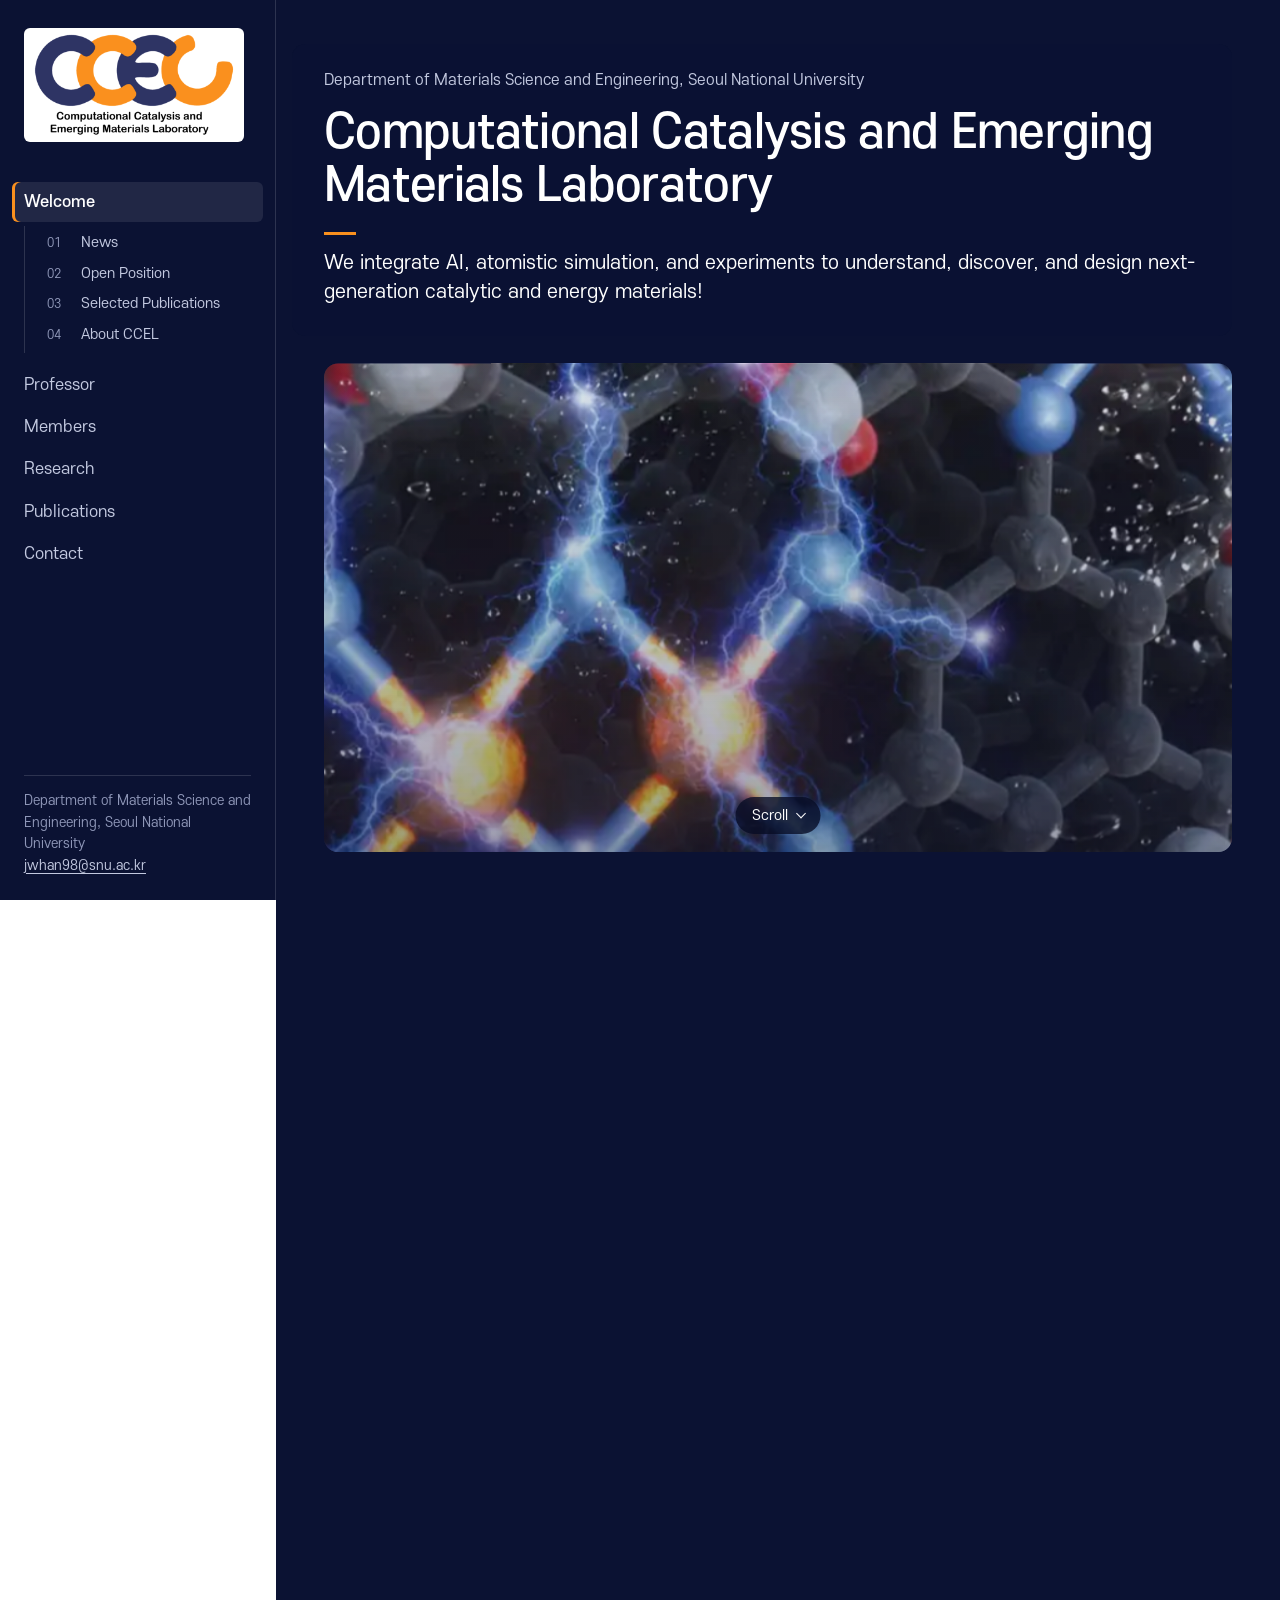
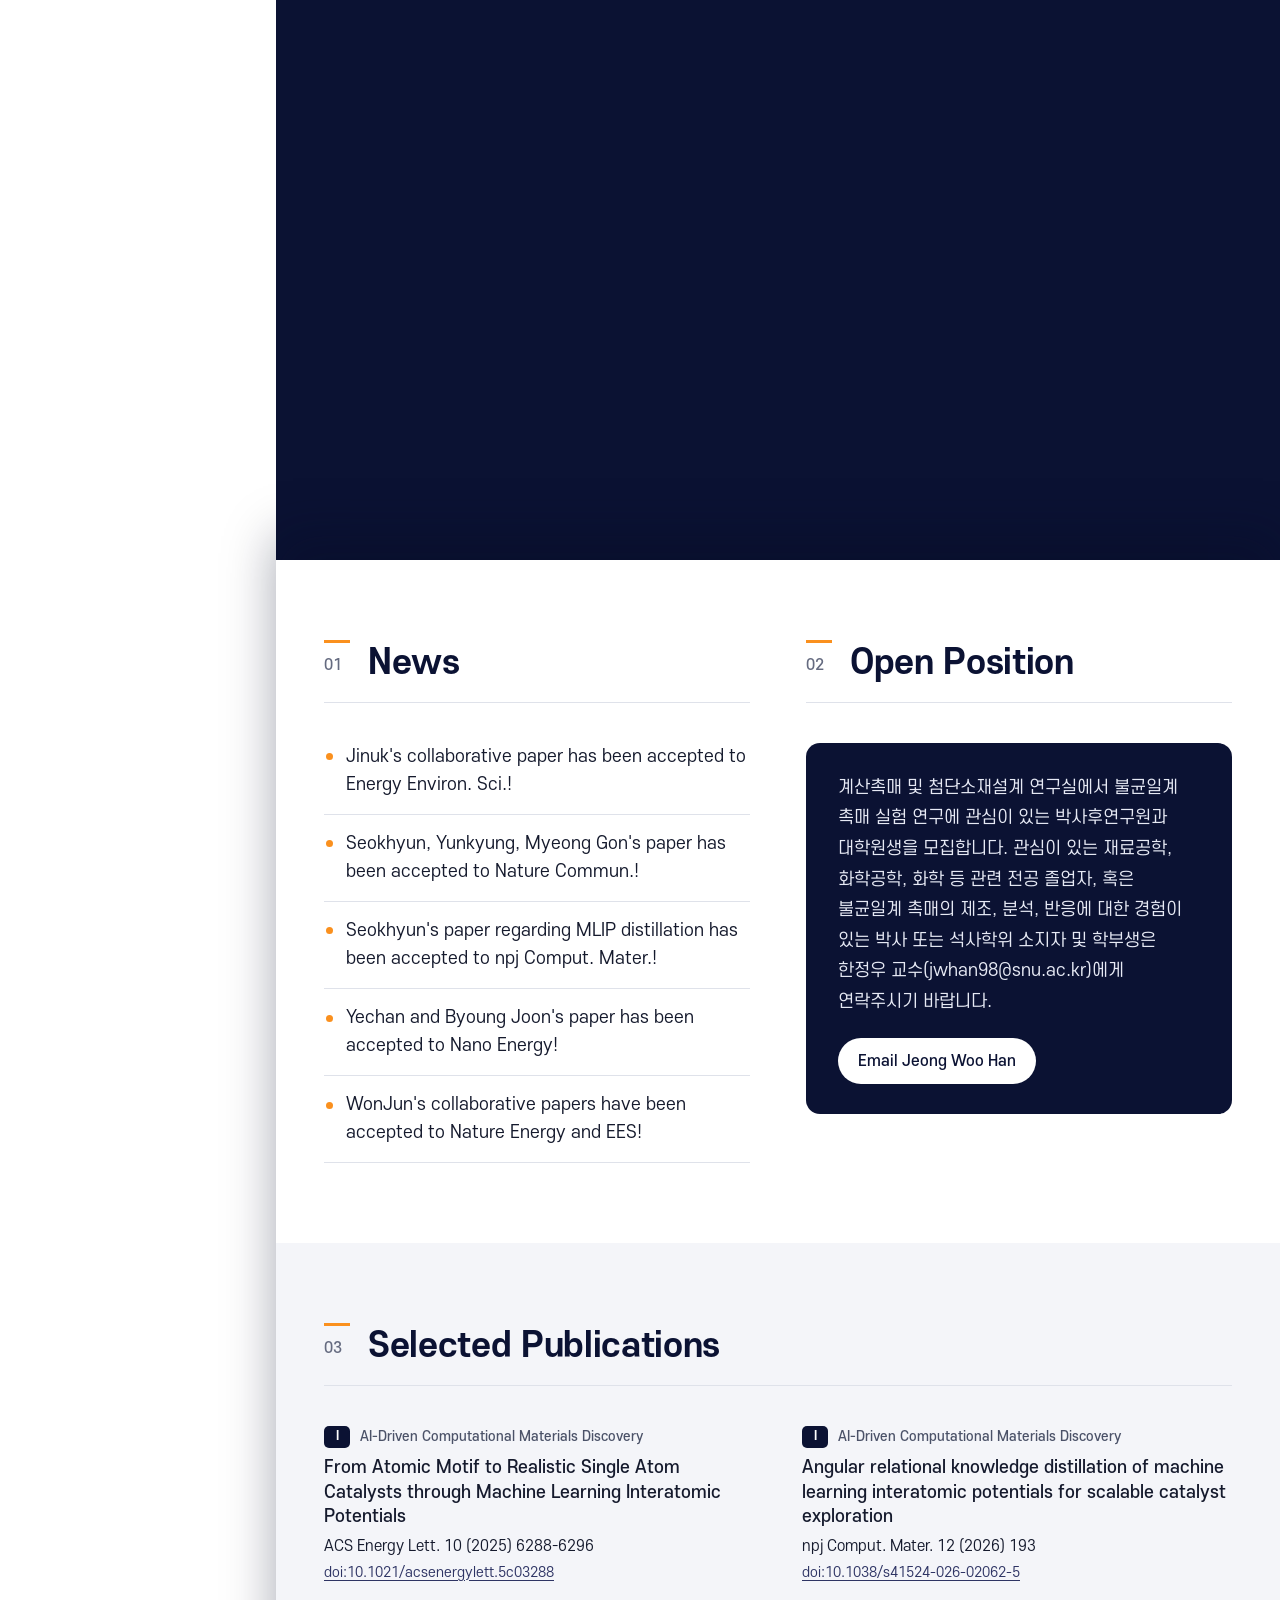
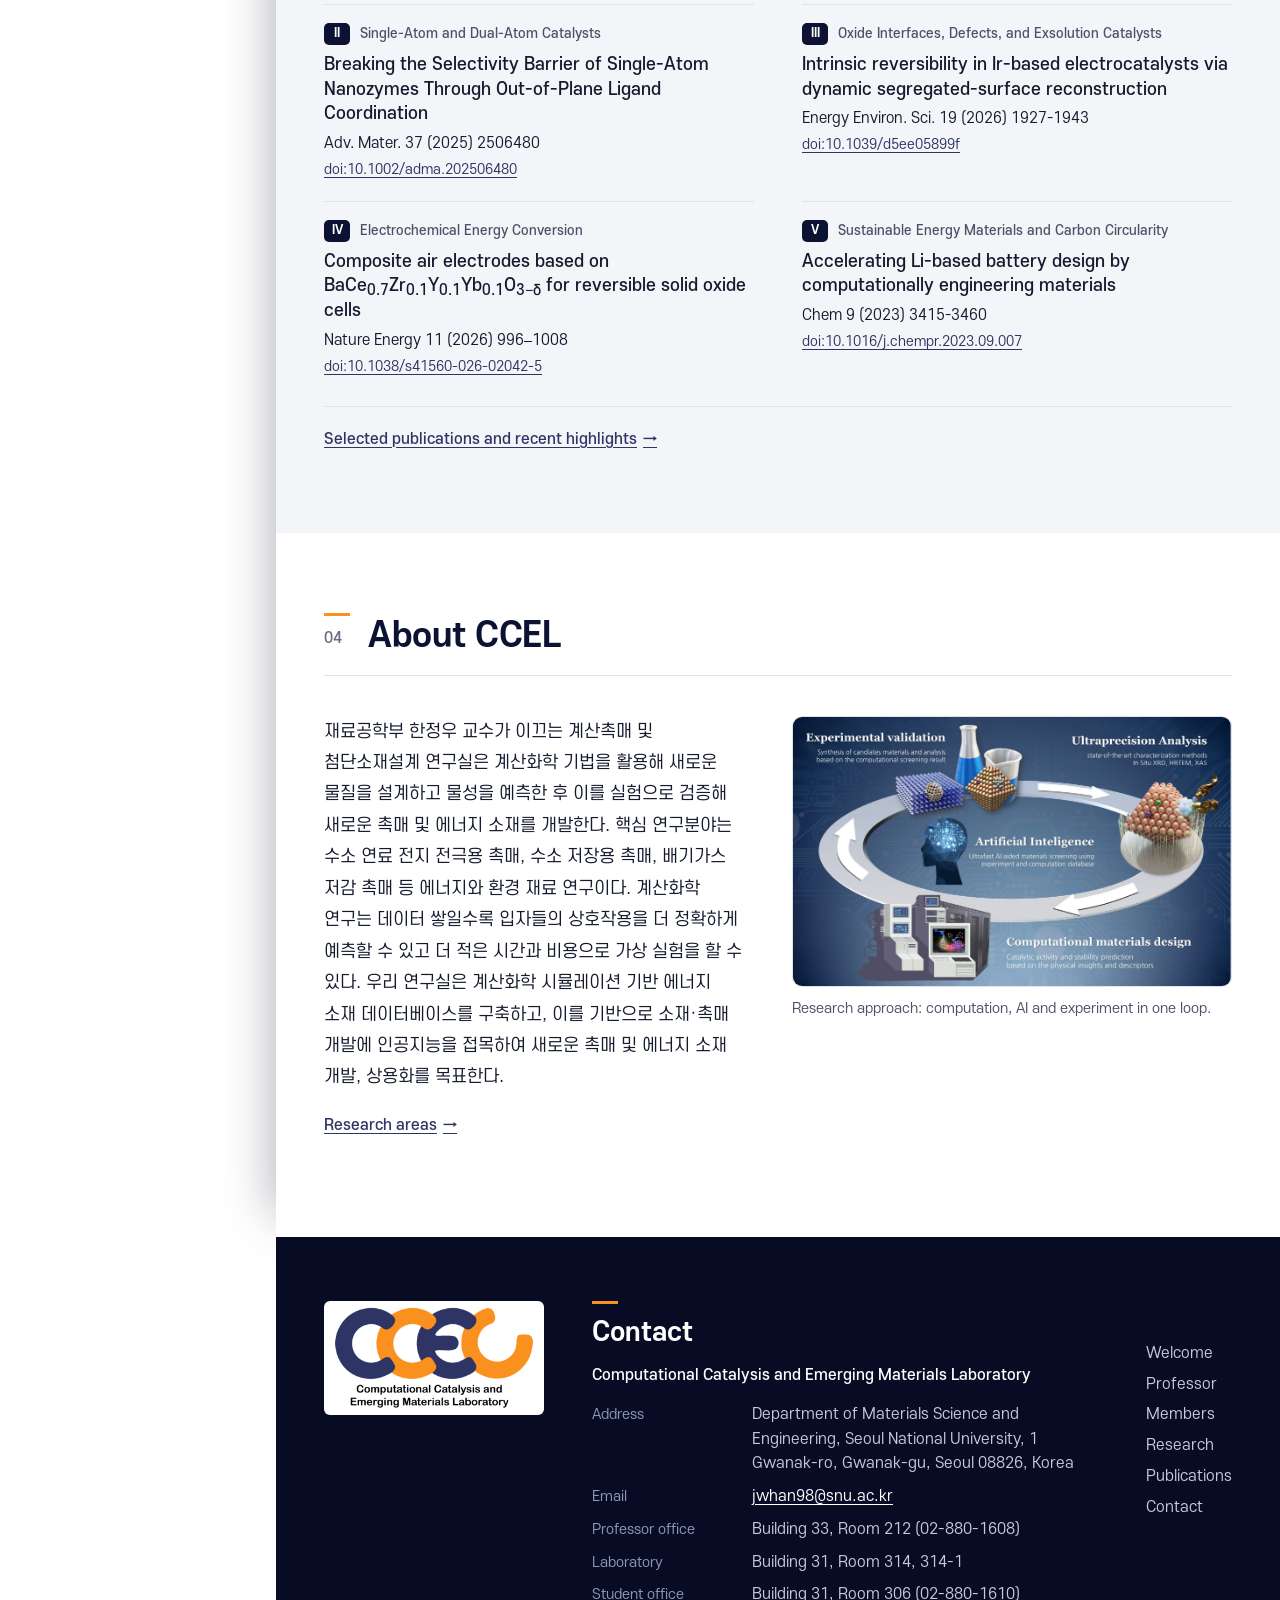
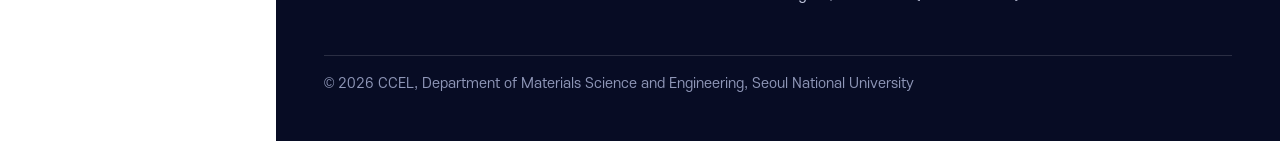
==== commit f88e48f0: "Lean landing page (v5): main page like the current Welcome page; research, highlights and people mov" ====
--- a/index.html
+++ b/index.html
@@ -16,7 +16,7 @@
 <script src="js/stage.js" defer></script>
 </head>
 <body>
-<a class="skip" href="#research">Skip to content</a>
+<a class="skip" href="#news">Skip to content</a>
 <div class="rail" id="site-menu"></div>
 
 <div class="shell">
@@ -37,73 +37,46 @@
         <div class="stage-card">
           <p class="eyebrow" data-f="affiliation"></p>
           <h1 id="lab-name" data-f="name"></h1>
-          <p class="identity" data-f="headline"></p>
+          <p class="identity" data-f="tagline"></p>
         </div>
         <div class="stage-frame"><span class="stage-cue">Scroll</span></div>
       </div>
     </div>
   </section>
 
+  <!-- Landing = the key information only, as on the current Welcome page.
+       Research, people and the full publication list live on their own pages. -->
   <div class="sheet">
-    <section class="sec" id="research" aria-labelledby="h-research">
-      <div class="wrap">
-        <header class="sec-head"><span class="sec-num">01</span><h2 id="h-research">Research</h2></header>
-        <div class="research-intro">
-          <div data-r="intro"></div>
-          <figure class="figure" data-r="figure"></figure>
-        </div>
-        <ol class="areas" data-r="areas"></ol>
-      </div>
-    </section>
-
-    <section class="sec alt" id="publications" aria-labelledby="h-pubs">
-      <div class="wrap">
-        <header class="sec-head"><span class="sec-num">02</span><h2 id="h-pubs">Publications</h2>
-          <a class="sec-link more" href="publications.html">Full publication list</a></header>
-        <div class="sub-head"><h3>Selected Publications</h3><p>Pinned by the professor, labelled by research area</p></div>
-        <ol class="papers" data-p="pins"></ol>
-        <div class="sub-head" style="margin-top:56px"><h3>Recent Highlights</h3><p>Lab-led papers of the last three years, updated with each new paper</p></div>
-        <ol class="papers" data-p="highlights"></ol>
-        <details class="rules"><summary>How these two lists are chosen</summary><p data-p="rules"></p></details>
-        <div class="pub-facts" data-p="facts"></div>
-      </div>
-    </section>
-
-    <section class="sec" id="people" aria-labelledby="h-people">
-      <div class="wrap">
-        <header class="sec-head"><span class="sec-num">03</span><h2 id="h-people">People</h2>
-          <a class="sec-link more" href="members.html">All members and alumni</a></header>
-        <div class="prof" data-m="prof"></div>
-        <ul class="counts" data-m="counts"></ul>
-        <div class="sub-head"><h3 data-m="preview-title"></h3></div>
-        <ul class="people" data-m="preview"></ul>
-      </div>
-    </section>
-
-    <div class="sec alt">
+    <div class="sec">
       <div class="wrap two">
         <section id="news" aria-labelledby="h-news">
-          <header class="sec-head"><span class="sec-num">04</span><h2 id="h-news">News</h2></header>
-          <ol class="news" data-n="news"></ol>
+          <header class="sec-head"><span class="sec-num">01</span><h2 id="h-news">News</h2></header>
+          <ul class="news" data-n="news"></ul>
         </section>
-        <section id="join" aria-labelledby="h-join">
-          <header class="sec-head"><span class="sec-num">05</span><h2 id="h-join">Join Us</h2></header>
-          <div class="join-box" data-n="join"></div>
+        <section id="opening" aria-labelledby="h-open">
+          <header class="sec-head"><span class="sec-num">02</span><h2 id="h-open">Open Position</h2></header>
+          <div class="join-box" data-n="opening"></div>
         </section>
       </div>
     </div>
 
-    <section class="sec" id="contact" aria-labelledby="h-contact">
+    <section class="sec alt" id="selected" aria-labelledby="h-sel">
       <div class="wrap">
-        <header class="sec-head"><span class="sec-num">06</span><h2 id="h-contact">Contact</h2></header>
-        <div class="contact" data-c="contact"></div>
-        <div class="sub-head" style="margin-top:56px"><h3>Sponsors</h3></div>
-        <ul class="sponsors" data-c="sponsors"></ul>
+        <header class="sec-head"><span class="sec-num">03</span><h2 id="h-sel">Selected Publications</h2></header>
+        <ol class="pins" data-p="pins"></ol>
+        <p class="pins-more"><a class="more" href="publications.html#selected">Selected publications and recent highlights</a></p>
+      </div>
+    </section>
+
+    <section class="sec" id="about" aria-labelledby="h-about">
+      <div class="wrap">
+        <header class="sec-head"><span class="sec-num">04</span><h2 id="h-about">About CCEL</h2></header>
+        <div class="about" data-a="about"></div>
       </div>
     </section>
   </div>
 </main>
-<footer class="foot" data-foot></footer>
+<footer class="foot" id="contact" aria-labelledby="h-contact" data-foot></footer>
 </div>
 <noscript><p style="padding:24px;background:#fff">This page renders its content from the lab data file and needs JavaScript.</p></noscript>
 </body>
--- a/css/site.css
+++ b/css/site.css
@@ -56,23 +56,23 @@
   overflow-y: auto;
 }
 .rail .ccel-logo-plate { align-self: flex-start; }
-.rail-nav { margin-top: 44px; }
-.rail-nav ol, .rail-pages ul { list-style: none; margin: 0; padding: 0; }
+.rail-nav { margin-top: 40px; }
+.rail-nav ul, .rail-nav ol { list-style: none; margin: 0; padding: 0; }
 .rail-nav a {
-  display: flex; gap: 14px; align-items: baseline; padding: 8px 12px; margin: 0 -12px 2px;
+  display: flex; gap: 12px; align-items: baseline; padding: 7px 12px; margin: 0 -12px 2px;
   color: var(--on-dark-2); text-decoration: none; font-size: 16px; border-radius: 6px;
   transition: background-color .15s, color .15s;
 }
-.rail-nav .n { font-size: 13px; color: var(--on-dark-3); min-width: 22px; font-variant-numeric: tabular-nums; }
 .rail-nav a:hover { color: #fff; background: rgba(255, 255, 255, .06); }
-.rail-nav a[aria-current] { color: #fff; background: rgba(255, 255, 255, .09); box-shadow: inset 3px 0 0 var(--orange); }
-.rail-nav a[aria-current] .n { color: #fff; }
-.rail-pages { margin-top: auto; padding-top: 28px; }
-.rail-pages h2 { font-size: 12px; font-weight: 500; color: var(--on-dark-3); margin-bottom: 6px; letter-spacing: .02em; }
-.rail-pages a { display: block; padding: 4px 0; color: var(--on-dark-2); text-decoration: none; font-size: 14px; }
-.rail-pages a:hover { color: #fff; text-decoration: underline; }
-.rail-pages a::before { content: "\2197"; display: inline-block; width: 18px; color: var(--on-dark-3); }
-.rail-mail { margin: 18px 0 0; font-size: 13px; color: var(--on-dark-3); border-top: 1px solid var(--on-dark-line); padding-top: 14px; overflow-wrap: anywhere; }
+.rail-nav .tab[aria-current] { color: #fff; font-weight: 500; background: rgba(255, 255, 255, .09); box-shadow: inset 3px 0 0 var(--orange); }
+/* numbered index of the current page (landing sections 01-04, research areas I-V) */
+.rail-nav .rail-sub { margin: 4px 0 12px; padding: 2px 0 2px 12px; border-left: 1px solid var(--on-dark-line); }
+.rail-sub a { font-size: 14px; line-height: 1.4; padding: 5px 10px; margin: 0 0 1px; }
+.rail-sub .n { flex: none; min-width: 22px; font-size: 12px; color: var(--on-dark-3); font-variant-numeric: tabular-nums; }
+.rail-sub a[aria-current] { color: #fff; background: rgba(255, 255, 255, .06); }
+.rail-sub a[aria-current] .n { color: var(--orange); }
+.rail-nav { margin-bottom: 24px; }
+.rail-mail { margin: auto 0 0; padding-top: 14px; font-size: 13px; color: var(--on-dark-3); border-top: 1px solid var(--on-dark-line); overflow-wrap: anywhere; }
 .rail-mail a { color: var(--on-dark-2); }
 .rail-close { display: none; }
 
@@ -85,7 +85,8 @@
   .rail { display: none; }
   .rail.is-open { display: flex; inset: 0; width: auto; z-index: 80; padding: 18px 22px 24px; border: 0; }
   .rail.is-open .rail-nav { margin-top: 28px; }
-  .rail.is-open .rail-nav a { font-size: 22px; padding: 10px 12px; }
+  .rail.is-open .rail-nav .tab { font-size: 22px; padding: 9px 12px; }
+  .rail.is-open .rail-sub a { font-size: 16px; padding: 7px 10px; }
   .rail-close {
     display: inline-flex; position: absolute; top: 18px; right: 18px; align-items: center; gap: 8px;
     background: transparent; border: 1px solid var(--on-dark-line); color: #fff; border-radius: 999px; padding: 8px 16px; cursor: pointer; font-size: 15px;
@@ -117,8 +118,13 @@
   body.bar-shown .year-head { top: calc(56px + var(--bar-h)); }
 }
 body.menu-open { overflow: hidden; }
-@media (min-width: 1100px) and (max-height: 760px) {
-  .rail-nav { margin-top: 28px; }
+@media (min-width: 1100px) and (max-height: 820px) {
+  /* short laptop screens: the whole rail (six tabs + the research I-V list) fits without scrolling */
+  .rail { padding-top: 22px; padding-bottom: 16px; }
+  .rail-nav { margin-top: 22px; margin-bottom: 12px; }
+  .rail-nav .tab { padding-top: 5px; padding-bottom: 5px; }
+  .rail-nav .rail-sub { margin: 2px 0 8px; }
+  .rail-sub a { font-size: 13px; line-height: 1.35; padding-top: 3px; padding-bottom: 3px; }
   .rail-mail { display: none; }
 }
 
@@ -201,16 +207,15 @@
 .figure { margin: 0; }
 .figure img { display: block; width: 100%; height: auto; border-radius: 10px; border: 1px solid var(--line); background: var(--paper-2); }
 .figure figcaption { font-size: 14px; color: var(--muted); margin-top: 10px; }
-details.ko-about { margin-top: 8px; border-top: 1px solid var(--line); padding-top: 12px; }
-details.ko-about summary { cursor: pointer; font-size: 15px; color: var(--navy-700); font-weight: 500; }
-details.ko-about p { font-size: 16px; color: var(--muted); margin-top: 12px; }
+.research-page { padding-top: 56px; }
+.intro-title { font-size: 24px; line-height: 1.3; color: var(--navy-900); margin: 0 0 14px; }
 .areas { list-style: none; margin: 64px 0 0; padding: 0; border-top: 1px solid var(--line); }
 .area { display: grid; grid-template-columns: 208px minmax(0, 1fr); gap: 36px; padding: 36px 0; border-bottom: 1px solid var(--line); scroll-margin-top: 16px; }
 .area-fig { margin: 0; }
 .area-fig img { display: block; width: 208px; height: 208px; object-fit: cover; border-radius: 10px; background: var(--paper-2); border: 1px solid var(--line); }
 .area-num { display: inline-flex; align-items: center; gap: 10px; font-size: 14px; font-weight: 500; color: var(--faint); margin: 0; }
 .area-num b { display: inline-grid; place-items: center; min-width: 30px; height: 26px; padding: 0 6px; border-radius: 6px; background: var(--navy-900); color: #fff; font-size: 13px; font-weight: 700; }
-.area h3 { font-size: 23px; line-height: 1.3; color: var(--navy-900); margin: 10px 0 10px; }
+.area-title { font-size: 23px; line-height: 1.3; color: var(--navy-900); margin: 10px 0 10px; }
 .area-sum { margin: 0 0 14px; max-width: 68ch; }
 .kw { display: flex; flex-wrap: wrap; gap: 6px; list-style: none; padding: 0; margin: 0 0 16px; }
 .kw li { font-size: 13px; line-height: 1.4; padding: 4px 10px; border: 1px solid var(--line); border-radius: 999px; color: var(--muted); background: var(--paper); }
@@ -222,6 +227,24 @@
 .area-papers .label { color: var(--muted); }
 .area-papers-h { margin: 0 0 6px; font-size: 13px; font-weight: 500; color: var(--faint); }
 .area-foot { margin: 10px 0 0; }
+.sponsors-sec { margin-top: 64px; }
+
+/* landing: selected publications, compact (title, one journal line, DOI) as on the current Welcome page */
+.pins { list-style: none; margin: 0; padding: 0; display: grid; grid-template-columns: repeat(2, minmax(0, 1fr)); gap: 0 48px; }
+.pin { padding: 18px 0 20px; border-top: 1px solid var(--line); }
+.pin:nth-child(-n+2) { border-top: 0; padding-top: 0; }  /* the heading rule already sits above the first row */
+.sheet .sec { padding-top: 80px; padding-bottom: 80px; }
+.pin-area { display: flex; gap: 10px; align-items: center; margin: 0 0 8px; font-size: 13px; font-weight: 500; color: var(--muted); }
+.pin-area b { display: inline-grid; place-items: center; min-width: 26px; height: 22px; padding: 0 5px; border-radius: 5px; background: var(--navy-900); color: #fff; font-size: 12px; font-weight: 700; }
+.pin-title { font-size: 17px; line-height: 1.45; font-weight: 500; margin: 0 0 6px; color: var(--ink); }
+.pin-title a { color: inherit; text-decoration: none; }
+.pin-title a:hover { text-decoration: underline; }
+.pin-src { margin: 0; font-size: 14.5px; line-height: 1.5; color: var(--ink); }
+.pin-doi { margin: 4px 0 0; font-size: 13.5px; overflow-wrap: anywhere; }
+.pins-more { margin: 8px 0 0; padding-top: 18px; border-top: 1px solid var(--line); }
+.about { display: grid; grid-template-columns: minmax(0, 1fr) minmax(0, 1.05fr); gap: 48px; align-items: start; }
+.about-text p { margin: 0 0 18px; }
+.about-text p[lang=ko] { font-size: 17px; line-height: 1.85; color: var(--ink); word-break: keep-all; }
 
 /* paper cards */
 .papers { display: grid; grid-template-columns: repeat(2, minmax(0, 1fr)); gap: 20px; list-style: none; margin: 0; padding: 0; }
@@ -246,20 +269,11 @@
 .badge.status { background: #fff7ec; border-color: #f2d4ae; color: #7a4206; }
 .if { font-variant-numeric: tabular-nums; color: var(--muted); }
 .if .prov { border-bottom: 1px dotted currentColor; cursor: help; }
-.pub-facts { display: flex; flex-wrap: wrap; gap: 10px 28px; align-items: baseline; margin: 36px 0 0; padding-top: 20px; border-top: 1px solid var(--line); font-size: 15px; color: var(--muted); }
-.pub-facts strong { color: var(--ink); font-size: 18px; font-weight: 700; }
 details.rules { margin-top: 14px; font-size: 14px; color: var(--muted); }
 details.rules summary { cursor: pointer; color: var(--navy-700); }
 details.rules p { max-width: 80ch; }
 
 /* people */
-.prof { display: grid; grid-template-columns: 168px minmax(0, 1fr); gap: 32px; align-items: start; padding-bottom: 36px; margin-bottom: 36px; border-bottom: 1px solid var(--line); }
-.prof img { width: 168px; aspect-ratio: 413 / 531; object-fit: cover; border-radius: 10px; display: block; background: var(--paper-2); }
-.prof h3 { font-size: 26px; color: var(--navy-900); }
-.prof p { margin: 6px 0 0; }
-.prof .links { display: flex; flex-wrap: wrap; gap: 8px 18px; margin-top: 14px; font-size: 15px; }
-.counts { display: flex; flex-wrap: wrap; gap: 8px 28px; margin: 0 0 28px; padding: 0; list-style: none; font-size: 15px; color: var(--muted); }
-.counts strong { color: var(--ink); font-size: 18px; margin-right: 6px; }
 .people { display: grid; grid-template-columns: repeat(auto-fill, minmax(196px, 1fr)); gap: 20px; list-style: none; padding: 0; margin: 0; }
 .person { display: flex; flex-direction: column; background: var(--paper); border: 1px solid var(--line); border-radius: 12px; overflow: hidden; }
 .person .ph { aspect-ratio: 4 / 5; background: var(--paper-2); display: grid; place-items: center; overflow: hidden; }
@@ -277,35 +291,40 @@
 .ilink svg { width: 17px; height: 17px; display: block; }
 .ilink:hover, .ilink:focus-visible { color: var(--orange-ink); background: #fff3e6; }
 .person .ilinks { margin-top: auto; padding-top: 8px; }
-.prof .ilinks, .prof-full .ilinks { margin-top: 8px; }
+.prof-full .ilinks { margin-top: 8px; }
 
 /* news / join / contact */
 .two { display: grid; grid-template-columns: minmax(0, 1fr) minmax(0, 1fr); gap: 56px; }
-.news { list-style: none; margin: 0; padding: 0; border-top: 1px solid var(--line); }
-.news li { padding: 16px 0; border-bottom: 1px solid var(--line); display: grid; grid-template-columns: 28px 1fr; gap: 10px; }
-.news li .i { font-size: 13px; color: var(--faint); font-variant-numeric: tabular-nums; padding-top: 3px; }
+.news { list-style: none; margin: 0; padding: 0; }
+.news li { position: relative; padding: 15px 0 15px 22px; border-bottom: 1px solid var(--line); }
+.news li::before { content: ""; position: absolute; left: 2px; top: calc(15px + .62em); width: 7px; height: 7px; border-radius: 50%; background: var(--orange); }
+.news li:first-child { padding-top: 0; }
+.news li:first-child::before { top: .62em; }
 .news time { display: block; font-size: 13px; color: var(--muted); }
 .join-box { background: var(--navy-900); color: var(--on-dark); border-radius: var(--radius); padding: 30px 32px; }
-.join-box p { margin: 0 0 20px; line-height: 1.8; color: #e7eaf5; }
+.join-box p { margin: 0 0 20px; line-height: 1.8; color: #e7eaf5; word-break: keep-all; }
 .btn { display: inline-flex; align-items: center; gap: 8px; padding: 11px 20px; border-radius: 999px; background: #fff; color: var(--navy-900); text-decoration: none; font-weight: 500; font-size: 15px; }
 .btn:hover { background: var(--paper-2); color: var(--navy-900); }
-.contact { display: grid; grid-template-columns: minmax(0, 1fr) minmax(0, 1fr); gap: 48px; align-items: start; }
-.contact dl { margin: 0; display: grid; grid-template-columns: 132px 1fr; gap: 12px 20px; font-size: 16px; }
-.contact dt { color: var(--muted); font-size: 14px; padding-top: 2px; }
-.contact dd { margin: 0; }
 .sponsors { display: flex; flex-wrap: wrap; gap: 14px; list-style: none; margin: 0; padding: 0; }
 .sponsors li { background: #fff; border: 1px solid var(--line); border-radius: 8px; height: 64px; padding: 10px 16px; display: grid; place-items: center; }
 .sponsors img { max-height: 42px; max-width: 150px; width: auto; display: block; }
 
-/* footer */
-.foot { background: var(--navy-950); color: var(--on-dark-2); padding: 48px var(--pad) 40px; font-size: 14px; }
-.foot .wrap { display: grid; grid-template-columns: auto 1fr auto; gap: 40px; align-items: start; }
+/* footer = Contact (index.html#contact) */
+.foot { background: var(--navy-950); color: var(--on-dark-2); padding: 64px var(--pad) 40px; font-size: 15px; scroll-margin-top: 0; }
+.foot .wrap { display: grid; grid-template-columns: auto minmax(0, 1fr) auto; gap: 48px; align-items: start; }
 .foot p { margin: 0 0 6px; }
-.foot strong { color: #fff; font-weight: 500; }
+.foot h2 { font-size: 26px; line-height: 1.2; color: #fff; font-weight: 700; margin: 0 0 14px; }
+.foot h2::before { content: ""; display: block; width: 26px; height: 3px; background: var(--orange); margin-bottom: 14px; }
+.foot .foot-lab { color: #fff; font-weight: 500; margin-bottom: 14px; }
+.foot dl { margin: 0; display: grid; grid-template-columns: 140px minmax(0, 1fr); gap: 8px 20px; }
+.foot dt { color: var(--on-dark-3); font-size: 14px; padding-top: 1px; }
+.foot dd { margin: 0; color: var(--on-dark-2); }
+.foot nav { padding-top: 40px; }
 .foot nav ul { list-style: none; margin: 0; padding: 0; display: grid; gap: 6px; }
 .foot a { color: var(--on-dark-2); text-decoration: none; }
 .foot a:hover { color: #fff; text-decoration: underline; }
-.foot .copy { grid-column: 1 / -1; border-top: 1px solid var(--on-dark-line); padding-top: 16px; color: var(--on-dark-3); }
+.foot .copy { grid-column: 1 / -1; border-top: 1px solid var(--on-dark-line); padding-top: 16px; color: var(--on-dark-3); font-size: 14px; }
+.foot dd a { color: #fff; text-decoration: underline; }
 
 /* ---------- inner pages ---------- */
 .page-head { position: relative; overflow: hidden; background: var(--navy-900); color: var(--on-dark); padding: 56px var(--pad) 44px; }
@@ -368,6 +387,7 @@
 .person .deg li + li { margin-top: 3px; }
 .person .contact-line { font-size: 12.5px; color: var(--muted); margin: 6px 0 0; overflow-wrap: anywhere; }
 .alumni .person .ph { aspect-ratio: 1 / 1; }
+.group-photo { max-width: 920px; }
 .alumni .person .now { font-size: 13.5px; color: var(--ink); margin: 4px 0 0; line-height: 1.45; }
 .prof-full { display: grid; grid-template-columns: 220px minmax(0, 1fr); gap: 40px; align-items: start; }
 .prof-full img { width: 220px; aspect-ratio: 413 / 531; object-fit: cover; border-radius: 12px; display: block; }
@@ -385,11 +405,14 @@
 }
 @media (max-width: 900px) {
   :root { --pad: 28px; }
-  .research-intro, .two, .contact { grid-template-columns: minmax(0, 1fr); gap: 32px; }
-  .papers { grid-template-columns: minmax(0, 1fr); }
+  .research-intro, .two, .about { grid-template-columns: minmax(0, 1fr); gap: 32px; }
+  .papers, .pins { grid-template-columns: minmax(0, 1fr); }
+  .pin:nth-child(2) { border-top: 1px solid var(--line); padding-top: 18px; }
   .filters { grid-template-columns: repeat(2, minmax(0, 1fr)); }
   .filters .field:first-child { grid-column: 1 / -1; }
   .foot .wrap { grid-template-columns: minmax(0, 1fr); gap: 24px; }
+  .foot nav { padding-top: 0; }
+  .foot nav ul { display: flex; flex-wrap: wrap; gap: 6px 18px; }
 }
 @media (max-width: 767px) {
   :root { --pad: 20px; }
@@ -405,25 +428,25 @@
   .topbar .ccel-logo { width: 160px; }
   .stage-cue { bottom: 12px; font-size: 13px; }
   .sec { padding: 64px var(--pad); }
+  .sheet .sec { padding-top: 56px; padding-bottom: 56px; }
   .sec-head { margin-bottom: 28px; }
   .sec-head h2 { font-size: 27px; }
   .sec-head .sec-link { margin-left: 0; width: 100%; }
   .area { grid-template-columns: minmax(0, 1fr); gap: 16px; padding: 28px 0; }
   .area-fig img { width: 100%; height: auto; aspect-ratio: 16 / 10; }
-  .area h3 { font-size: 20px; }
+  .area-title { font-size: 20px; }
   .paper { grid-template-columns: 72px minmax(0, 1fr); gap: 14px; padding: 16px; }
   .paper-media, .paper-tile { width: 72px; }
   .paper-tile b { font-size: 21px; }
-  .prof { grid-template-columns: 104px minmax(0, 1fr); gap: 18px; }
-  .prof img { width: 104px; }
-  .prof h3 { font-size: 21px; }
   .people { grid-template-columns: repeat(2, minmax(0, 1fr)); gap: 12px; }
   .person .body { padding: 12px; }
   .ilink { width: 36px; height: 36px; }
   .ilinks { margin-left: -9px; }
   .person h3, .person h4 { font-size: 15.5px; }
-  .contact dl { grid-template-columns: minmax(0, 1fr); gap: 2px; }
-  .contact dd { margin-bottom: 12px; }
+  .foot { padding-top: 48px; }
+  .foot dl { grid-template-columns: minmax(0, 1fr); gap: 2px; }
+  .foot dd { margin-bottom: 10px; }
+  .research-page { padding-top: 40px; }
   .page-head { padding: 16px var(--pad) 32px; }
   .page-head h1 { font-size: 32px; }
   .page-head .art { width: 100%; }
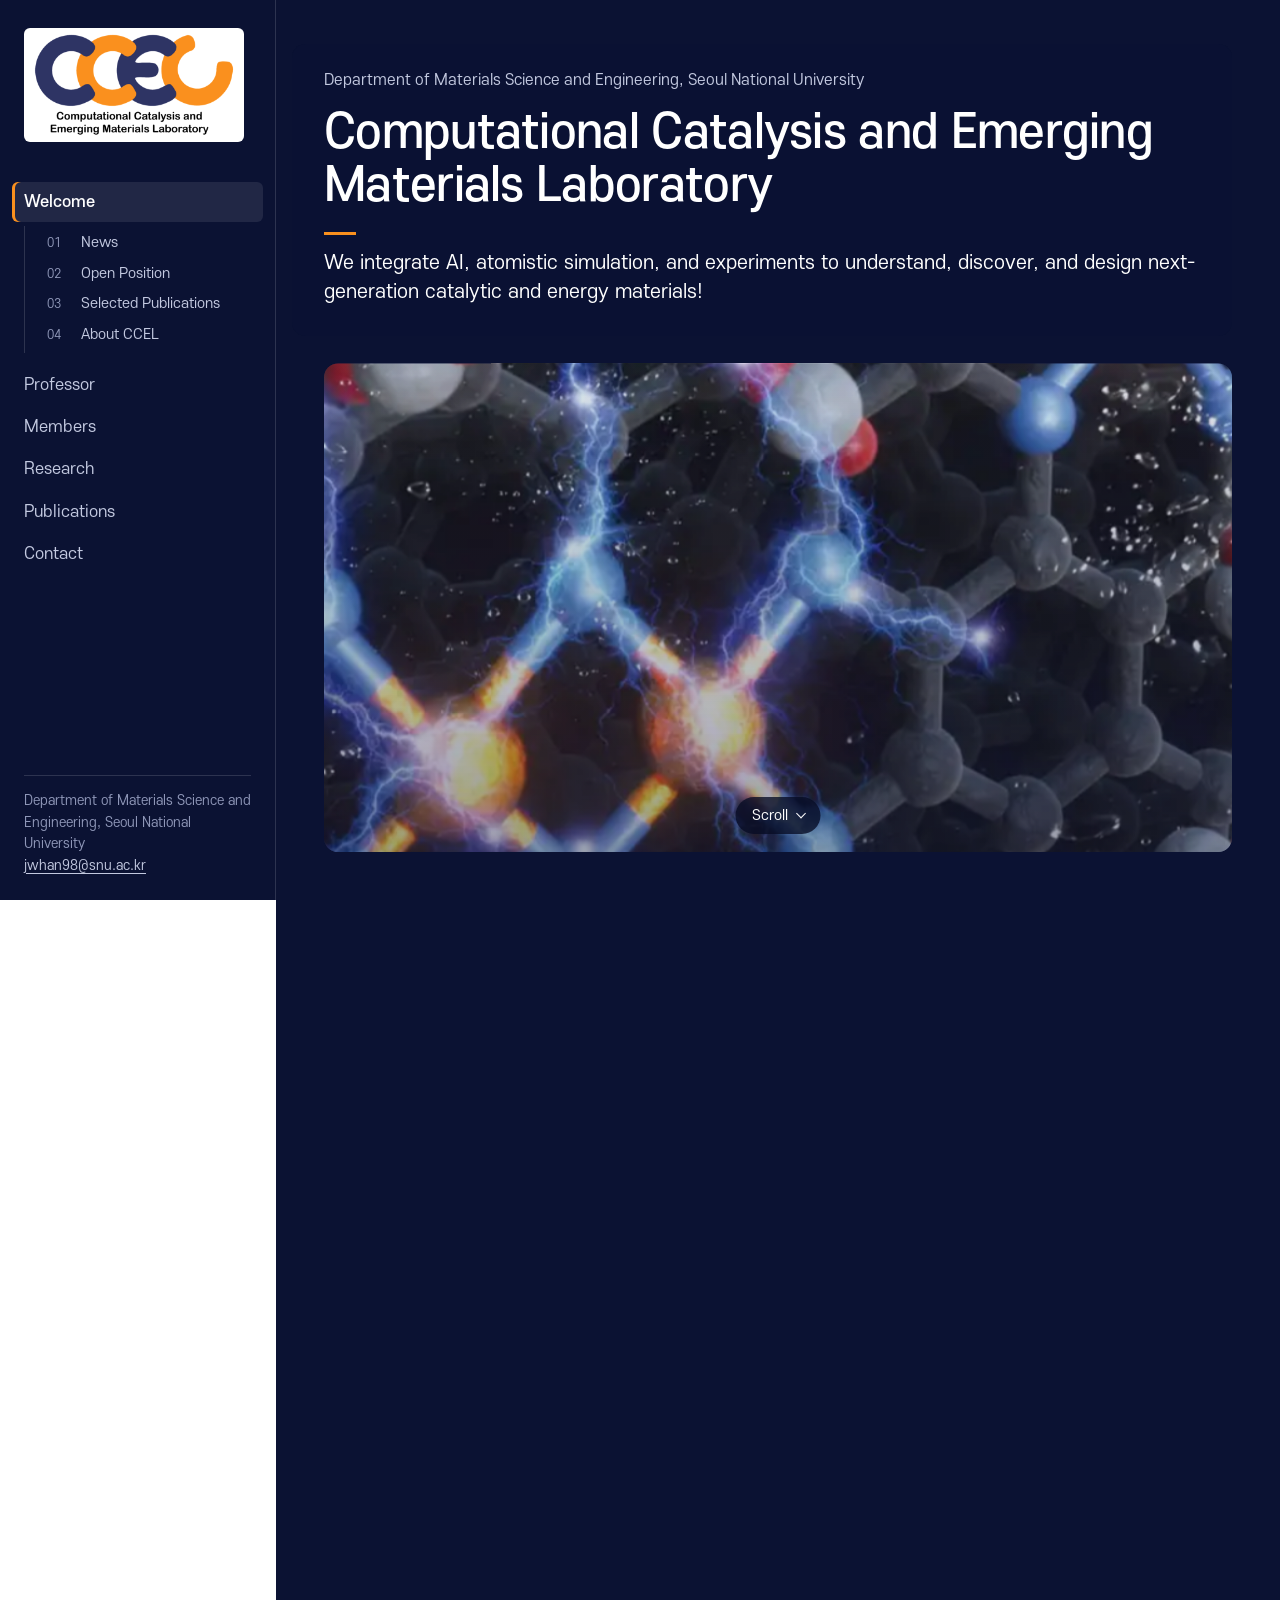
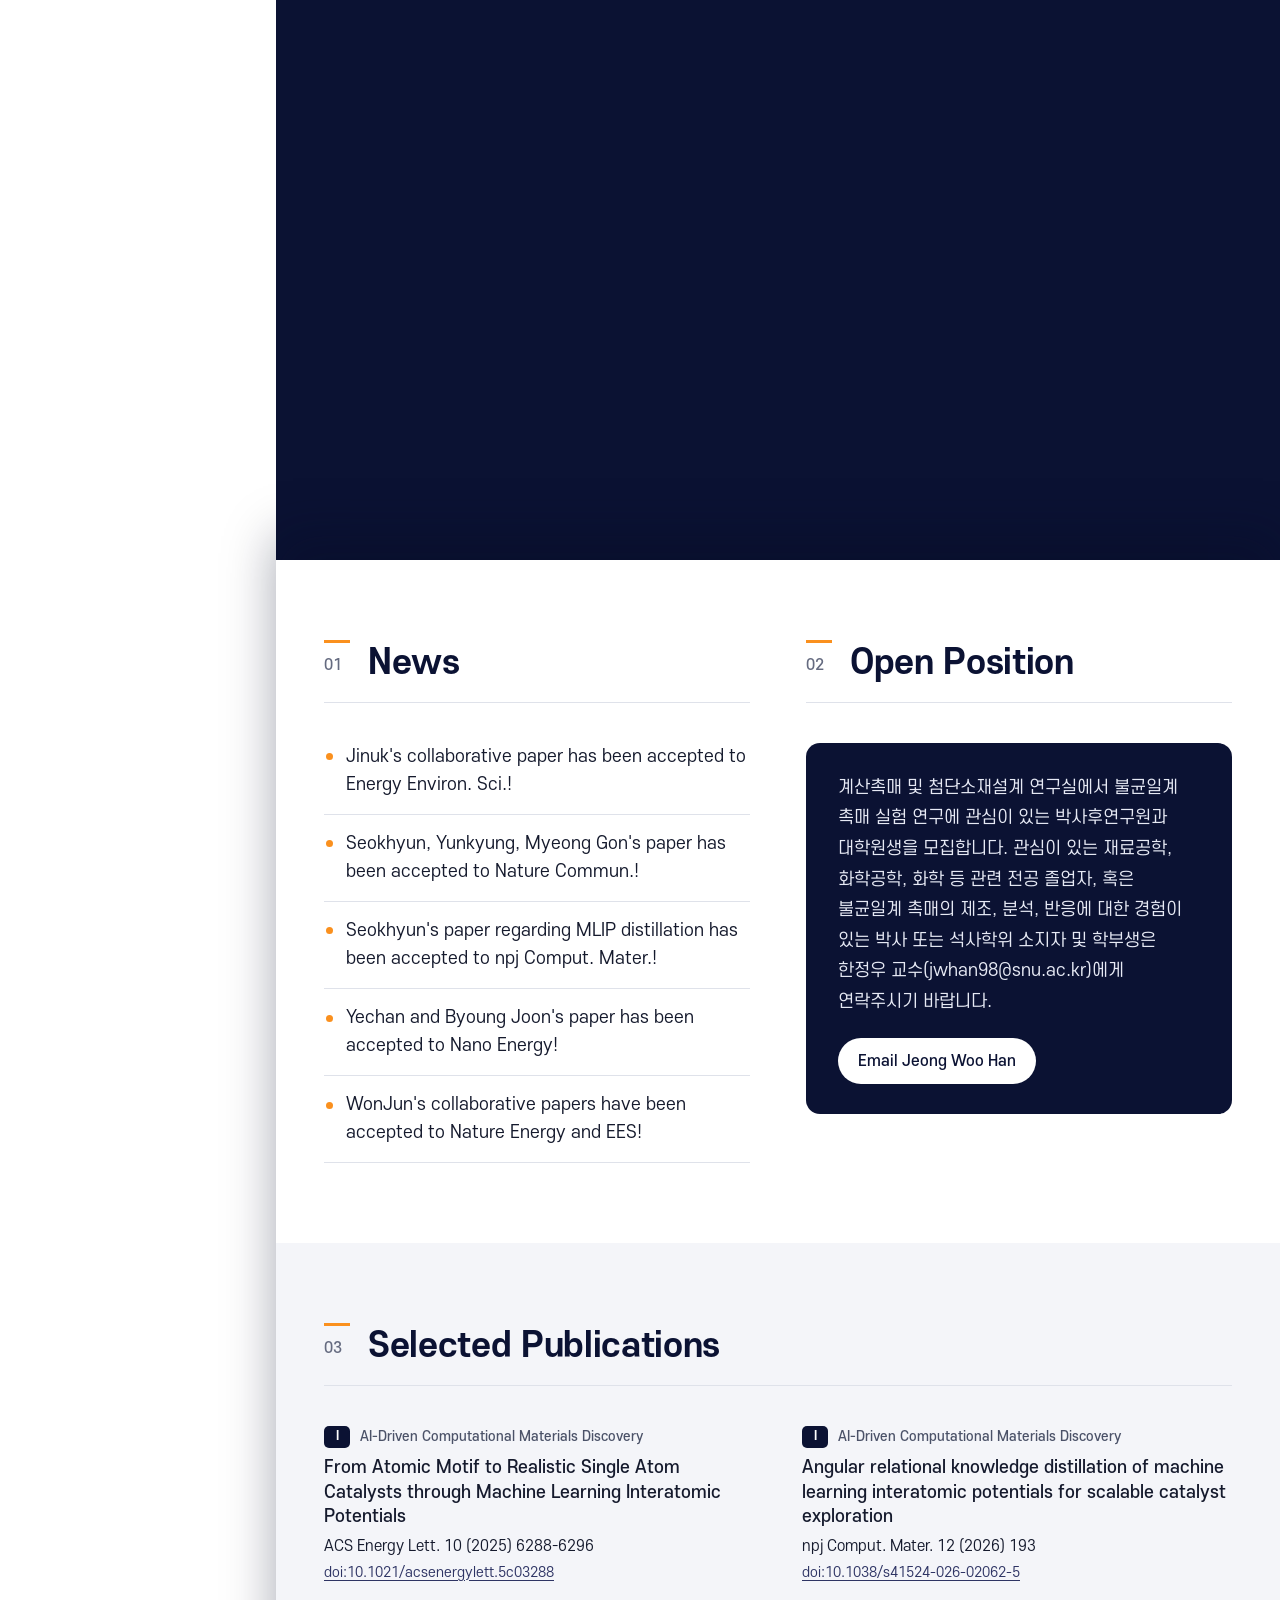
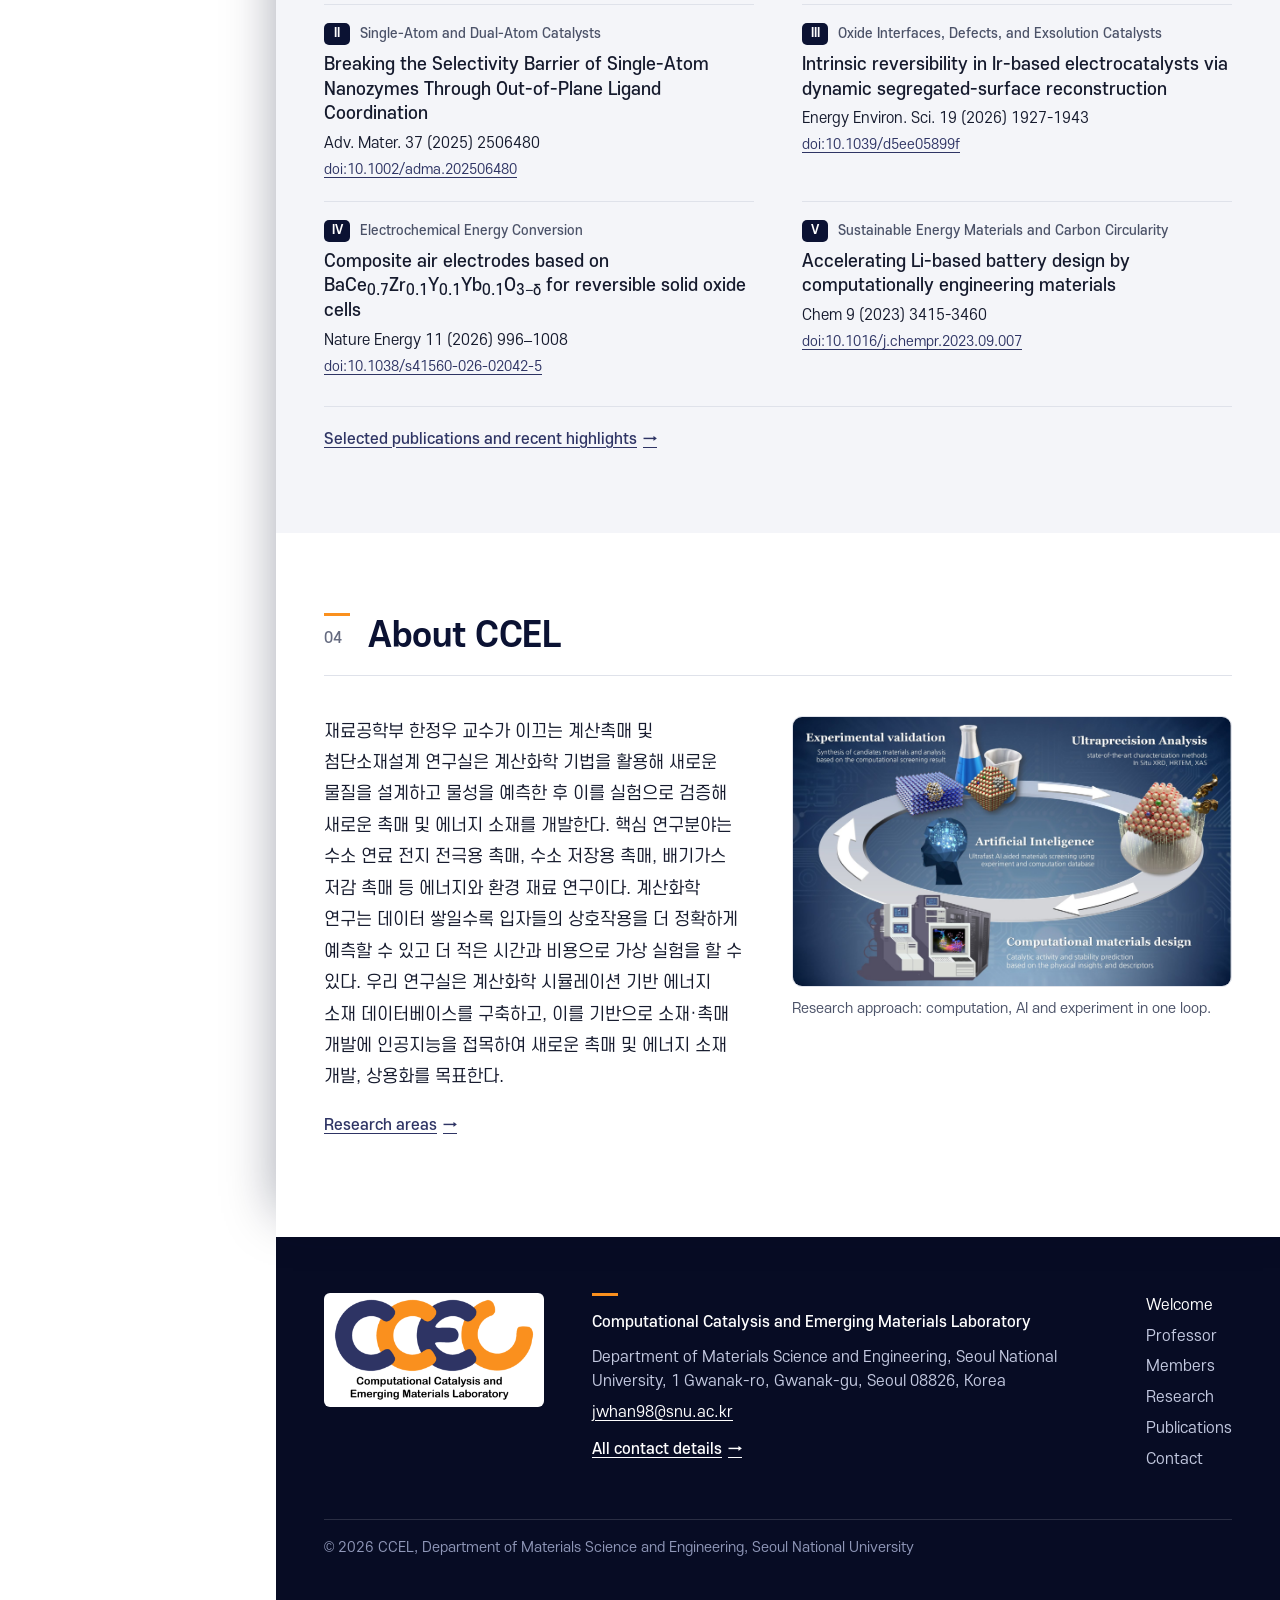
==== commit cfedc384: "Professor, Members and Contact pages (v6): professor-only page, alumni behind a button, dedicated co" ====
--- a/index.html
+++ b/index.html
@@ -76,7 +76,7 @@
     </section>
   </div>
 </main>
-<footer class="foot" id="contact" aria-labelledby="h-contact" data-foot></footer>
+<footer class="foot" data-foot></footer>
 </div>
 <noscript><p style="padding:24px;background:#fff">This page renders its content from the lab data file and needs JavaScript.</p></noscript>
 </body>
--- a/css/site.css
+++ b/css/site.css
@@ -291,7 +291,6 @@
 .ilink svg { width: 17px; height: 17px; display: block; }
 .ilink:hover, .ilink:focus-visible { color: var(--orange-ink); background: #fff3e6; }
 .person .ilinks { margin-top: auto; padding-top: 8px; }
-.prof-full .ilinks { margin-top: 8px; }
 
 /* news / join / contact */
 .two { display: grid; grid-template-columns: minmax(0, 1fr) minmax(0, 1fr); gap: 56px; }
@@ -309,22 +308,19 @@
 .sponsors li { background: #fff; border: 1px solid var(--line); border-radius: 8px; height: 64px; padding: 10px 16px; display: grid; place-items: center; }
 .sponsors img { max-height: 42px; max-width: 150px; width: auto; display: block; }
 
-/* footer = Contact (index.html#contact) */
-.foot { background: var(--navy-950); color: var(--on-dark-2); padding: 64px var(--pad) 40px; font-size: 15px; scroll-margin-top: 0; }
+/* footer: lab name, address, email, the six tabs (full contact details are on contact.html) */
+.foot { background: var(--navy-950); color: var(--on-dark-2); padding: 56px var(--pad) 36px; font-size: 15px; }
 .foot .wrap { display: grid; grid-template-columns: auto minmax(0, 1fr) auto; gap: 48px; align-items: start; }
 .foot p { margin: 0 0 6px; }
-.foot h2 { font-size: 26px; line-height: 1.2; color: #fff; font-weight: 700; margin: 0 0 14px; }
-.foot h2::before { content: ""; display: block; width: 26px; height: 3px; background: var(--orange); margin-bottom: 14px; }
-.foot .foot-lab { color: #fff; font-weight: 500; margin-bottom: 14px; }
-.foot dl { margin: 0; display: grid; grid-template-columns: 140px minmax(0, 1fr); gap: 8px 20px; }
-.foot dt { color: var(--on-dark-3); font-size: 14px; padding-top: 1px; }
-.foot dd { margin: 0; color: var(--on-dark-2); }
-.foot nav { padding-top: 40px; }
+.foot .foot-lab { color: #fff; font-weight: 500; margin-bottom: 10px; }
+.foot .foot-lab::before { content: ""; display: block; width: 26px; height: 3px; background: var(--orange); margin-bottom: 14px; }
+.foot .foot-more { margin-top: 12px; }
 .foot nav ul { list-style: none; margin: 0; padding: 0; display: grid; gap: 6px; }
 .foot a { color: var(--on-dark-2); text-decoration: none; }
 .foot a:hover { color: #fff; text-decoration: underline; }
+.foot .foot-contact a[href^="mailto:"], .foot .more { color: #fff; text-decoration: underline; }
+.foot nav a[aria-current] { color: #fff; }
 .foot .copy { grid-column: 1 / -1; border-top: 1px solid var(--on-dark-line); padding-top: 16px; color: var(--on-dark-3); font-size: 14px; }
-.foot dd a { color: #fff; text-decoration: underline; }
 
 /* ---------- inner pages ---------- */
 .page-head { position: relative; overflow: hidden; background: var(--navy-900); color: var(--on-dark); padding: 56px var(--pad) 44px; }
@@ -374,29 +370,88 @@
 .area-group > h3 { display: flex; gap: 10px; align-items: center; font-size: 19px; color: var(--navy-900); margin: 0 0 14px; }
 .area-group > h3 b { display: inline-grid; place-items: center; min-width: 30px; height: 26px; padding: 0 6px; border-radius: 6px; background: var(--navy-900); color: #fff; font-size: 13px; }
 
-/* members page */
+/* members page: current members first; the Alumni button swaps the list (members.js) */
+.page-head .sub .sub-link { display: inline-block; margin-left: 6px; color: #fff; font-size: 15px; }
+.member-tabs .wrap { display: flex; align-items: center; gap: 16px; overflow: visible; }
+.view-switch { flex: none; display: inline-flex; padding: 3px; border-radius: 999px; background: var(--paper-2); border: 1px solid #c9cdd9; }
+.view-switch a { flex: none; padding: 7px 16px; border: 0; border-radius: 999px; font-size: 14.5px; font-weight: 500; line-height: 1.3; color: var(--navy-700); text-decoration: none; }
+.view-switch a:hover { color: var(--navy-900); background: #fff; }
+.view-switch a[aria-current] { background: var(--navy-900); color: #fff; font-weight: 500; }
+.member-tabs .jumps { display: flex; gap: 4px; min-width: 0; overflow-x: auto; padding-left: 16px; border-left: 1px solid var(--line); scrollbar-width: thin; }
+.member-tabs .jumps a { padding: 15px 10px 13px; }
+.members-main { padding-top: 40px; }
+.members-page .view, .members-page .group { scroll-margin-top: calc(var(--tabs-h, 56px) + 16px); }
 .toolbar { display: flex; flex-wrap: wrap; gap: 10px 20px; align-items: center; margin: 0 0 32px; }
 .seg { display: inline-flex; border: 1px solid #c9cdd9; border-radius: 999px; padding: 3px; background: #fff; }
-.seg button { border: 0; background: transparent; padding: 7px 14px; border-radius: 999px; cursor: pointer; font-size: 14px; color: var(--muted); }
+.seg button { display: inline-flex; align-items: center; gap: 7px; border: 0; background: transparent; padding: 7px 14px; border-radius: 999px; cursor: pointer; font-size: 14px; color: var(--muted); }
 .seg button[aria-pressed=true] { background: var(--navy-900); color: #fff; }
+.dot { width: 8px; height: 8px; border-radius: 50%; background: var(--navy-700); flex: none; }
+.dot.experimental { background: var(--orange); }
+.seg button[aria-pressed=true] .dot.computational { box-shadow: 0 0 0 1.5px #fff; }
 .group { margin: 0 0 56px; scroll-margin-top: 70px; }
 .group-head { display: flex; align-items: baseline; gap: 12px; margin: 0 0 20px; padding-bottom: 12px; border-bottom: 1px solid var(--line); }
-.group-head h2 { font-size: 26px; color: var(--navy-900); }
+.group-head h2, .group-head h3 { font-size: 26px; line-height: 1.25; color: var(--navy-900); }
 .group-head span { color: var(--muted); font-size: 15px; }
+.alumni-head { display: flex; align-items: baseline; gap: 12px; margin: 0 0 28px; }
+.alumni-head h2 { font-size: 34px; line-height: 1.2; color: var(--navy-900); letter-spacing: -0.01em; }
+.alumni-head h2::before { content: ""; display: block; width: 26px; height: 3px; background: var(--orange); margin-bottom: 12px; }
+.alumni-head span { color: var(--muted); font-size: 15px; }
+.alumni .group-head h3 { font-size: 22px; }
 .person .deg { list-style: none; margin: 6px 0 0; padding: 0; font-size: 12.5px; line-height: 1.5; color: var(--muted); }
 .person .deg li + li { margin-top: 3px; }
 .person .contact-line { font-size: 12.5px; color: var(--muted); margin: 6px 0 0; overflow-wrap: anywhere; }
 .alumni .person .ph { aspect-ratio: 1 / 1; }
-.group-photo { max-width: 920px; }
-.alumni .person .now { font-size: 13.5px; color: var(--ink); margin: 4px 0 0; line-height: 1.45; }
-.prof-full { display: grid; grid-template-columns: 220px minmax(0, 1fr); gap: 40px; align-items: start; }
-.prof-full img { width: 220px; aspect-ratio: 413 / 531; object-fit: cover; border-radius: 12px; display: block; }
-.prof-full .prof-name { font-size: 30px; color: var(--navy-900); margin-bottom: 6px; }
-.prof-full p { margin: 4px 0 0; }
-.prof-full .prof-links { display: flex; flex-wrap: wrap; gap: 8px 20px; margin-top: 14px; font-size: 15px; }
-.prof-full .edu { margin: 10px 0 14px; padding: 0; list-style: none; border-top: 1px solid var(--line); }
-.prof-full .edu li { padding: 12px 0; border-bottom: 1px solid var(--line); font-size: 15.5px; }
-.prof-full h4 { font-size: 18px; color: var(--navy-900); margin-top: 28px; }
+.alumni .person .now { font-size: 13.5px; color: var(--ink); margin: 6px 0 0; line-height: 1.45; }
+.alumni .person .now .k { display: block; font-size: 12px; color: var(--faint); }
+
+/* professor page: profile, then education and experience as a dated CV list */
+.prof-page { padding-top: 56px; }
+.prof-page section { scroll-margin-top: 16px; }
+.prof-page .sec-head { flex-wrap: nowrap; }
+.prof-page .sec-head h2 { min-width: 0; }
+.prof-grid { display: grid; grid-template-columns: 240px minmax(0, 1fr); gap: 44px; align-items: start; }
+.prof-photo { margin: 0; }
+.prof-photo img { display: block; width: 240px; aspect-ratio: 413 / 531; object-fit: cover; border-radius: 12px; background: var(--paper-2); }
+.prof-info p { margin: 0; }
+.prof-pos { font-size: 22px; line-height: 1.35; font-weight: 500; color: var(--navy-900); }
+.prof-role { margin-top: 4px !important; font-size: 16px; color: var(--ink); }
+.prof-dept { margin-top: 4px !important; font-size: 16px; color: var(--muted); }
+.prof-dl { margin: 24px 0 0; display: grid; grid-template-columns: 96px minmax(0, 1fr); gap: 10px 20px; padding-top: 20px; border-top: 1px solid var(--line); font-size: 15.5px; }
+.prof-dl dt { color: var(--faint); font-size: 14px; padding-top: 1px; }
+.prof-dl dd { margin: 0; overflow-wrap: anywhere; }
+.prof-btns { display: flex; flex-wrap: wrap; gap: 10px; margin-top: 24px !important; }
+.lbtn { display: inline-flex; align-items: center; gap: 9px; padding: 9px 16px; border: 1px solid #c9cdd9; border-radius: 999px; font-size: 15px; font-weight: 500; color: var(--navy-900); text-decoration: none; background: #fff; }
+.lbtn svg { width: 17px; height: 17px; flex: none; color: var(--navy-700); }
+.lbtn:hover { border-color: var(--navy-700); color: var(--navy-900); background: var(--paper-2); }
+.cv-sec { margin-top: 72px; }
+.cv { list-style: none; margin: 0; padding: 0; }
+.cv-row { display: grid; grid-template-columns: 190px minmax(0, 1fr); gap: 24px; padding: 14px 0; border-bottom: 1px solid var(--line); }
+.cv > .cv-row:first-child { padding-top: 0; }
+.cv-row p { margin: 0; }
+.cv-date { font-size: 14.5px; color: var(--muted); font-variant-numeric: tabular-nums; padding-top: 2px; }
+.cv-what { font-size: 16.5px; line-height: 1.5; font-weight: 500; color: var(--ink); }
+.cv-org { margin-top: 2px !important; font-size: 15.5px; color: var(--ink); }
+.cv-note { margin-top: 4px !important; font-size: 14.5px; line-height: 1.55; color: var(--muted); }
+.cv-group + .cv-group { margin-top: 28px; }
+.cv-inst { font-size: 18px; line-height: 1.4; color: var(--navy-900); padding-bottom: 8px; border-bottom: 2px solid var(--navy-900); }
+.cv-roles { list-style: none; margin: 0; padding: 0; }
+.cv-roles .cv-what { font-weight: 400; font-size: 16px; }
+.cv-unit { font-weight: 400; color: var(--muted); }
+.cv-loc { font-size: 14.5px; font-weight: 400; color: var(--muted); margin-left: 8px; }
+#service .cv-what { font-weight: 400; font-size: 16px; }
+
+/* contact page: group photo, then the lab's address and offices */
+.contact-page { padding-top: 48px; }
+.contact-photo { max-width: 100%; }
+.contact-photo a { display: block; }
+.contact-photo img { aspect-ratio: 6944 / 4496; object-fit: cover; }
+.contact-sheet { margin-top: 40px; }
+.contact-sheet h2 { font-size: 28px; line-height: 1.3; color: var(--navy-900); letter-spacing: -0.01em; padding-bottom: 18px; border-bottom: 1px solid var(--line); }
+.contact-sheet h2::before { content: ""; display: block; width: 26px; height: 3px; background: var(--orange); margin-bottom: 14px; }
+.contact-dl { margin: 0; display: grid; grid-template-columns: repeat(2, minmax(0, 1fr)); gap: 0 48px; }
+.contact-item { padding: 18px 0; border-bottom: 1px solid var(--line); }
+.contact-item dt { font-size: 14px; color: var(--faint); margin-bottom: 4px; }
+.contact-item dd { margin: 0; font-size: 17px; line-height: 1.55; color: var(--ink); overflow-wrap: anywhere; }
 
 /* ---------- narrow screens ---------- */
 @media (max-width: 1099px) {
@@ -411,8 +466,10 @@
   .filters { grid-template-columns: repeat(2, minmax(0, 1fr)); }
   .filters .field:first-child { grid-column: 1 / -1; }
   .foot .wrap { grid-template-columns: minmax(0, 1fr); gap: 24px; }
-  .foot nav { padding-top: 0; }
   .foot nav ul { display: flex; flex-wrap: wrap; gap: 6px 18px; }
+  .prof-grid { grid-template-columns: 200px minmax(0, 1fr); gap: 32px; }
+  .prof-photo img { width: 200px; }
+  .cv-row { grid-template-columns: 160px minmax(0, 1fr); gap: 18px; }
 }
 @media (max-width: 767px) {
   :root { --pad: 20px; }
@@ -444,8 +501,6 @@
   .ilinks { margin-left: -9px; }
   .person h3, .person h4 { font-size: 15.5px; }
   .foot { padding-top: 48px; }
-  .foot dl { grid-template-columns: minmax(0, 1fr); gap: 2px; }
-  .foot dd { margin-bottom: 10px; }
   .research-page { padding-top: 40px; }
   .page-head { padding: 16px var(--pad) 32px; }
   .page-head h1 { font-size: 32px; }
@@ -455,7 +510,34 @@
   .filters .field:nth-child(4), .filters .field.check { grid-column: 1 / -1; }
   .pub { grid-template-columns: minmax(0, 1fr); gap: 4px; }
   .year-head { top: 56px; }
-  .prof-full { grid-template-columns: minmax(0, 1fr); gap: 20px; }
-  .prof-full img { width: 160px; }
+  /* members: the view switch gets its own full-width row above the group links */
+  .member-tabs { padding: 8px var(--pad) 0; }
+  .member-tabs .wrap { flex-direction: column; align-items: stretch; gap: 4px; }
+  .view-switch { display: grid; grid-template-columns: 1fr 1fr; }
+  .view-switch a { text-align: center; padding: 8px 10px; }
+  .member-tabs .jumps { padding-left: 0; border-left: 0; margin: 0 calc(-1 * var(--pad)); padding: 0 calc(var(--pad) - 10px); }
+  .member-tabs .jumps a { padding: 11px 10px 10px; font-size: 14.5px; }
+  .members-main { padding-top: 28px; }
+  .alumni-head h2 { font-size: 27px; }
+  .alumni .group-head h3, .group-head h2 { font-size: 22px; }
+  .page-head .sub .sub-link { display: block; margin: 6px 0 0; }
+  /* professor */
+  .prof-page { padding-top: 40px; }
+  .prof-grid { grid-template-columns: minmax(0, 1fr); gap: 22px; }
+  .prof-photo img { width: 168px; }
+  .prof-pos { font-size: 19px; }
+  .prof-dl { grid-template-columns: minmax(0, 1fr); gap: 0; }
+  .prof-dl dt { margin-top: 10px; }
+  .prof-dl dt:first-child { margin-top: 0; }
+  .cv-sec { margin-top: 56px; }
+  .cv-row { grid-template-columns: minmax(0, 1fr); gap: 2px; }
+  .cv-inst { font-size: 17px; }
+  .cv-loc { display: block; margin: 2px 0 0; }
+  /* contact */
+  .contact-page { padding-top: 28px; }
+  .contact-sheet { margin-top: 28px; }
+  .contact-sheet h2 { font-size: 22px; }
+  .contact-dl { grid-template-columns: minmax(0, 1fr); }
+  .contact-item dd { font-size: 16px; }
   .covers { grid-template-columns: repeat(2, minmax(0, 1fr)); gap: 18px 14px; }
 }
